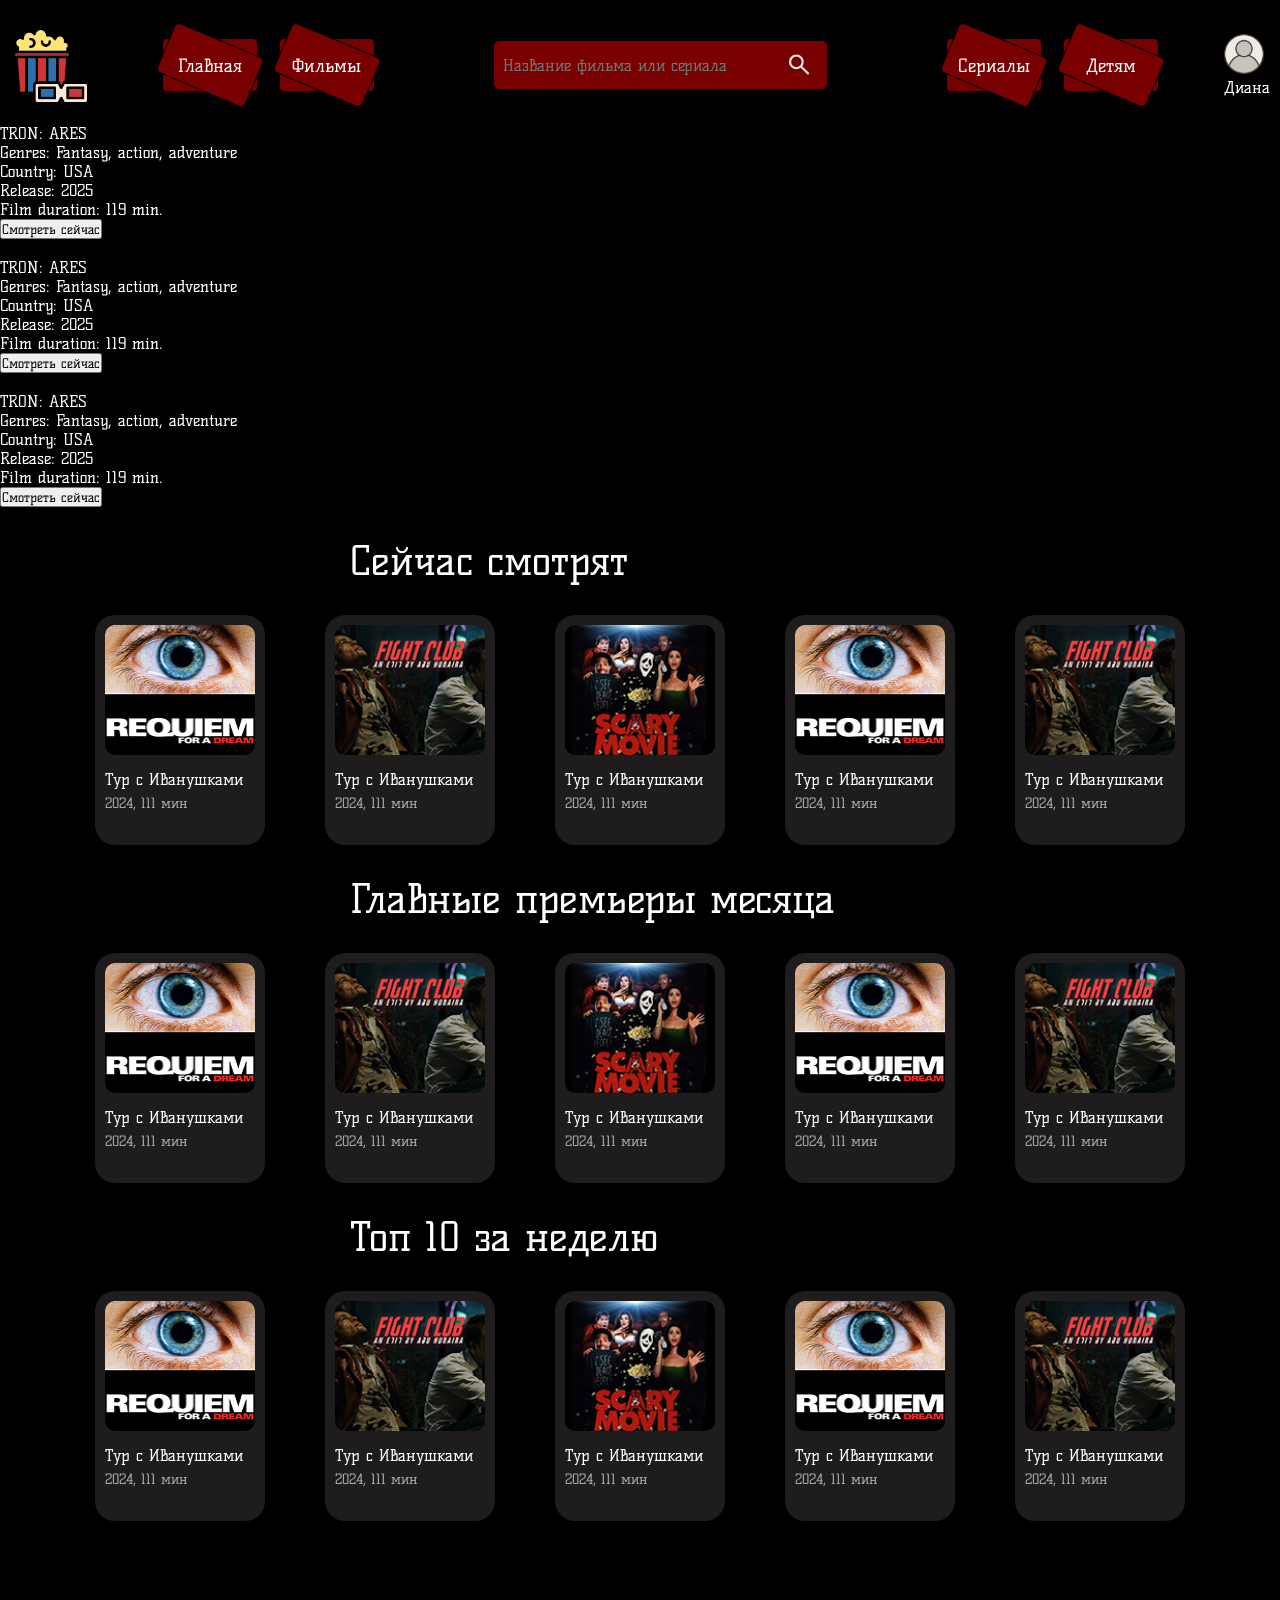
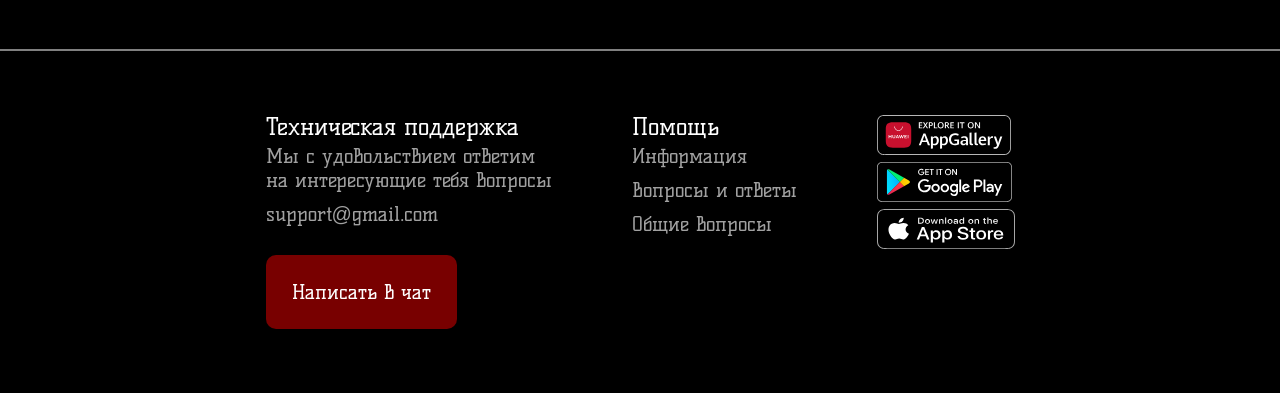
==== public/index.html @ 4711b246 "Footer ui is done" ====
<!DOCTYPE html>
<html lang="en">
<head>
    <meta charset="UTF-8">
    <meta name="viewport" content="width=device-width, initial-scale=1.0">
    <title>Cool Cinema Site</title>
    <link rel="stylesheet" href="../public/siteElements/cards/cards.css">
    <link rel="stylesheet" href="index.css">
</head>
<body>
    <header id="main-header">
              <div id="popCornLogo">
            <img src="./siteElements/header/headerImages/popCornImage.svg" alt="Попкорн">
       </div>
       <div id="main-header-control-panel">
            <div class="header-small-spacer"></div>
            <a href="#">
                <div class="main-header-category">
                    <div class="main-header-first-plate"></div>
                    <div class="main-header-second-plate"></div>
                    <p class="main-header-label">Главная</p>
                </div>
            </a>
            <a href="#">
                <div class="main-header-category">
                    <div class="main-header-first-plate"></div>
                    <div class="main-header-second-plate"></div>
                    <p class="main-header-label">Фильмы</p>
                </div>
            </a>
            <div class="header-spacer"></div>
            <div class="main-header-search-block">
                <input type="text" placeholder="Название фильма или сериала" class="main-header-search">
                <a href="#">
                    <img src="./siteElements/header/headerImages/loupeImage.svg" id="loupe-image" alt="Найти">
                </a>
            </div>
            <div class="header-spacer"></div>
            <a href="#">
                <div class="main-header-category">
                    <div class="main-header-first-plate"></div>
                    <div class="main-header-second-plate"></div>
                    <p class="main-header-label">Сериалы</p>
                </div>
            </a>
            <a href="#">
                <div class="main-header-category">
                    <div class="main-header-first-plate"></div>
                    <div class="main-header-second-plate"></div>
                    <p class="main-header-label">Детям</p>
                </div>
            </a>
            <div class="header-small-spacer"></div>
            <div class="main-header-user-block">
                    <a href="#">
                        <img src="./siteElements/header/headerImages/userIcon.svg" id="header-user-image" alt="Пользователь">
                    </a>
                    <p id="user-name">Диана</p>
            </div>
       </div>
    </header>
    <main>
        <section id="slider-section">
           <div class="slider">
             <div class="slider1">
                <img src="../public/siteElements/slider/1.png" alt=""> 
                <p class="title">TRON: ARES</p>
                <div class="decription">
                    <p><span>Genres: Fantasy, action, adventure</span></p>
                    <p><span>Country: USA</span></p>
                    <p><span>Release: 2025</span></p>
                    <p><span>Film duration: 119 min.</span></p>
                </div>
                <button class="WhatchNow">Смотреть сейчас</button>
             </div>
             <div class="slider2">
                <img class = "image" src="../public/siteElements/slider/1.png" alt="">  
                <p class="title">TRON: ARES</p>
                <div class="decription">
                    <p><span>Genres: Fantasy, action, adventure</span></p>
                    <p><span>Country: USA</span></p>
                    <p><span>Release: 2025</span></p>
                    <p><span>Film duration: 119 min.</span></p>
                </div>
                <button class="WhatchNow">Смотреть сейчас</button>
             </div>
             <div class="slider3">
                <img src="../public/siteElements/slider/1.png" alt="">  
                <p class="title">TRON: ARES</p>
                <div class="decription">
                    <p><span>Genres: Fantasy, action, adventure</span></p>
                    <p><span>Country: USA</span></p>
                    <p><span>Release: 2025</span></p>
                    <p><span>Film duration: 119 min.</span></p>
                </div>
                <button class="WhatchNow">Смотреть сейчас</button>
             </div>
           </div>
            <!-- Здесь будет слайдер -->
        </section>
        <section id="cards-section">
            <div class="WatchingNow">
                <p class="heading">Сейчас смотрят</p>
                <ul class="line">
                    <li class="cards">
                        <div id="one">
                            <img src="../public/siteElements/cards/img/image1.png" alt="">
                            <p class="name">Тур с Иванушками</p>
                            <p class="time">2024, 111 мин</p>
                        </div>
                    </li>
                    <li class="cards">
                        <div id="two">
                            <img src="../public/siteElements/cards/img/image2.png" alt="">
                            <p class="name">Тур с Иванушками</p>
                            <p class="time">2024, 111 мин</p>
                        </div>
                    </li>
                    <li class="cards"> 
                        <div id="three">
                            <img src="../public/siteElements/cards/img/image3.png" alt="">
                            <p class="name">Тур с Иванушками</p>
                            <p class="time">2024, 111 мин</p>
                        </div>
                    </li>
                    <li class="cards">
                        <div id="four">
                            <img src="../public/siteElements/cards/img/image1.png" alt="">
                            <p class="name">Тур с Иванушками</p>
                            <p class="time">2024, 111 мин</p>
                        </div>
                    </li>
                     <li class="cards">
                        <div id="five">
                            <img src="../public/siteElements/cards/img/image2.png" alt="">
                            <p class="name">Тур с Иванушками</p>
                            <p class="time">2024, 111 мин</p>
                        </div>
                    </li>
                </ul>
            </div>
            <div class="premiere">
                <p class="heading">Главные премьеры месяца</p>
                <ul class="line">
                    <li class="cards">
                        <div id="one">
                            <img src="../public/siteElements/cards/img/image1.png" alt="">
                            <p class="name">Тур с Иванушками</p>
                            <p class="time">2024, 111 мин</p>
                        </div>
                    </li>
                    <li class="cards">
                        <div id="two">
                            <img src="../public/siteElements/cards/img/image2.png" alt="">
                            <p class="name">Тур с Иванушками</p>
                            <p class="time">2024, 111 мин</p>
                        </div>
                    </li>
                    <li class="cards"> 
                        <div id="three">
                            <img src="../public/siteElements/cards/img/image3.png" alt="">
                            <p class="name">Тур с Иванушками</p>
                            <p class="time">2024, 111 мин</p>
                        </div>
                    </li>
                    <li class="cards">
                        <div id="four">
                            <img src="../public/siteElements/cards/img/image1.png" alt="">
                            <p class="name">Тур с Иванушками</p>
                            <p class="time">2024, 111 мин</p>
                        </div>
                    </li>
                     <li class="cards">
                        <div id="five">
                            <img src="../public/siteElements/cards/img/image2.png" alt="">
                            <p class="name">Тур с Иванушками</p>
                            <p class="time">2024, 111 мин</p>
                        </div>
                    </li>
                </ul>
            </div>
            <div class="top">
                <p class="heading">Топ 10 за неделю</p>
                <ul class="line">
                    <li class="cards">
                        <div id="one">
                            <img src="../public/siteElements/cards/img/image1.png" alt="">
                            <p class="name">Тур с Иванушками</p>
                            <p class="time">2024, 111 мин</p>
                        </div>
                    </li>
                    <li class="cards">
                        <div id="two">
                            <img src="../public/siteElements/cards/img/image2.png" alt="">
                            <p class="name">Тур с Иванушками</p>
                            <p class="time">2024, 111 мин</p>
                        </div>
                    </li>
                    <li class="cards"> 
                        <div id="three">
                            <img src="../public/siteElements/cards/img/image3.png" alt="">
                            <p class="name">Тур с Иванушками</p>
                            <p class="time">2024, 111 мин</p>
                        </div>
                    </li>
                    <li class="cards">
                        <div id="four">
                            <img src="../public/siteElements/cards/img/image1.png" alt="">
                            <p class="name">Тур с Иванушками</p>
                            <p class="time">2024, 111 мин</p>
                        </div>
                    </li>
                     <li class="cards">
                        <div id="five">
                            <img src="../public/siteElements/cards/img/image2.png" alt="">
                            <p class="name">Тур с Иванушками</p>
                            <p class="time">2024, 111 мин</p>
                        </div>
                    </li>
                </ul>
            </div>
        </section>
    </main>
    <footer id="main-footer">
        <div class="footer-spacer"></div>
        <hr color="gray">
       <div class="small-footer-spacer"></div>
       <div id="main-footer-container">
            <article id="main-footer-content">
                <div class="main-footer-support-block main-footer-info">
                    <p class="main-footer-block-title">Техническая поддержка</p>
                    <p class="main-footer-text-descritption">Мы с удовольствием ответим <br> на интересующие тебя вопросы</p>
                    <p class="main-footer-text-descritption">support@gmail.com</p>
                    <br>
                    <button id="main-footer-support-chat-button">Написать в чат</button>
                </div>
                <div class="main-footer-help-block main-footer-info">
                    <p class="main-footer-block-title">Помощь</p>
                    <p class="main-footer-text-descritption">Информация</p>
                    <p class="main-footer-text-descritption">Вопросы и ответы</p>
                    <p class="main-footer-text-descritption">Общие вопросы</p>
                </div>
                <div class="main-footer-download-block main-footer-info">
                    <img src="./siteElements/footer/images/appGalleryImage.svg" alt="">
                    <br>
                    <img src="./siteElements/footer/images/googlePlayImage.svg" alt="">
                    <br>
                    <img src="./siteElements/footer/images/appStoreImage.svg" alt="">
                </div>
            </article>
       </div>
       <div class="small-footer-spacer"></div>
    </footer>
</body>
</html>
---- public/siteElements/cards/cards.css ----
/* здесь будут подключаться css-стили из файлов и находиться общие стили для страницы */
@import url("./siteElements/header/header.css");
@import url("./siteElements/footer/footer.css");
@import url("./siteElements/cards/cards.css");
@import url("./siteElements/cards/card/card.css");
@import url("./siteElements/slider/slider.css");
@import url('https://fonts.googleapis.com/css2?family=Kelly+Slab&display=swap');

* {
  margin: 0;
  padding: 0;
  box-sizing: border-box;
  font-family: "Kelly Slab", sans-serif;
}
ul.one {
  list-style: none;
  color: white;
}
.line {
  list-style: none;
  padding: 0;
  margin: 0;
  justify-content: center;
  display: grid;
  grid-template-columns: repeat(5, auto); /* 5 колонок  всего в линии*/
  gap: 60px;
}

.cards {
  background-color: #272525C4;
  width: 170px;
  height: 230px;
  border-radius: 20px;
  display: flex;
  flex-direction: column;
  overflow: hidden; 
}
.cards p{
  padding-top: 1px;
  padding-left: 10px;
}
.cards .name {
  font-size: 16px;
  color: white;
  font-weight: 500;
  margin-bottom: 5px;
  white-space: nowrap; 
  overflow: hidden; 
  text-overflow: ellipsis; 
}

.cards .time {
  font-size: 14px;
  color: #FFFFFFA1;
}

.cards img {
  width: 100%;
  height: 150px; 
  object-fit: cover; 
  padding: 10px;
  border-radius: 20px;
}
.heading{
  font-size: 40px;
  margin-left: 350px;
  margin-bottom: 30px;
  margin-top: 30px;
}
---- public/index.css ----
@import url("./siteElements/header/header.css");
@import url("./siteElements/footer/footer.css");
@import url("./siteElements/cards/cards.css");
@import url("./siteElements/cards/card/card.css");
@import url("./siteElements/slider/slider.css");
@import url('https://fonts.googleapis.com/css2?family=Kelly+Slab&display=swap');
@import url("./siteElements/header/header.css");
@import url("./siteElements/footer/footer.css");
@import url("./siteElements/cards/cards.css");
@import url("./siteElements/cards/card/card.css");
@import url("./siteElements/slider/slider.css");


*{
  font-family: "Kelly Slab", sans-serif;

}body {
  background-color: black; /* фон всей страницы чёрный */
  color: white; /* белый цвет текста по умолчанию */
  margin: 0;
  min-height: 100vh;
}
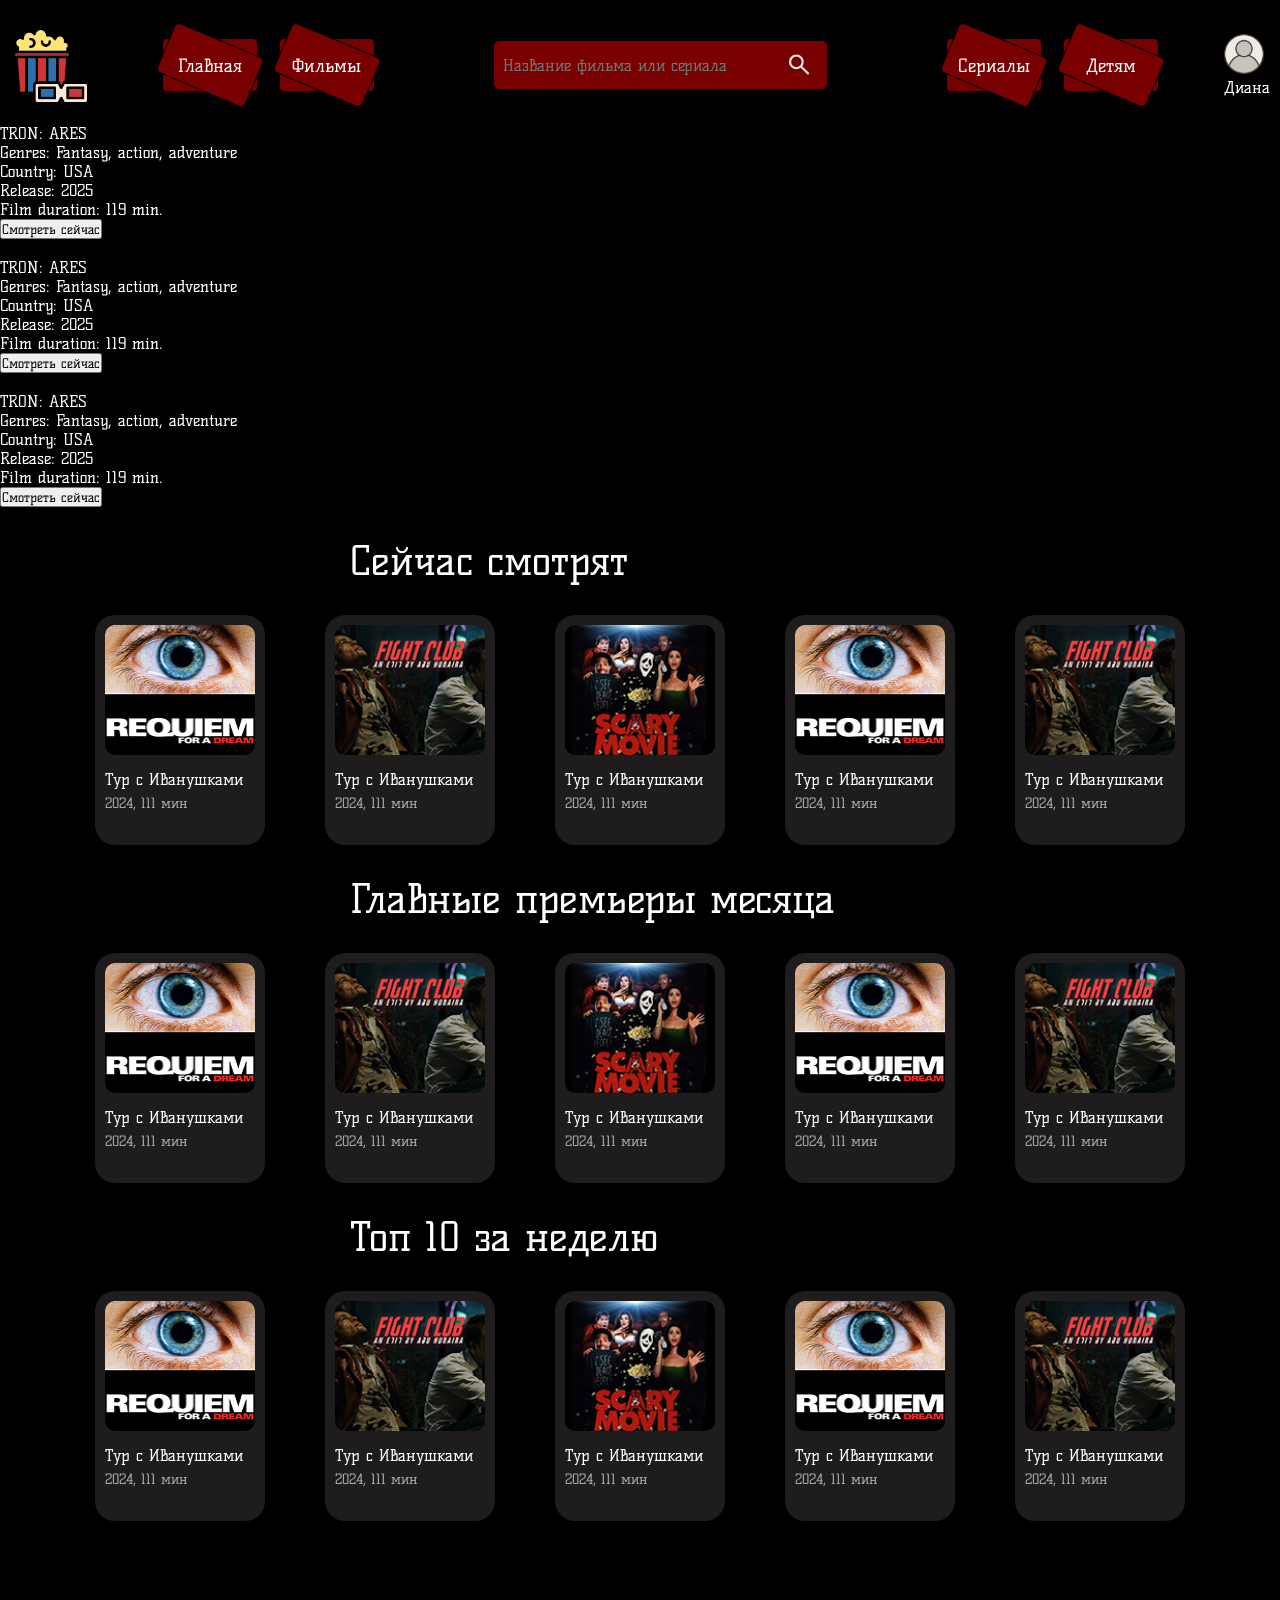
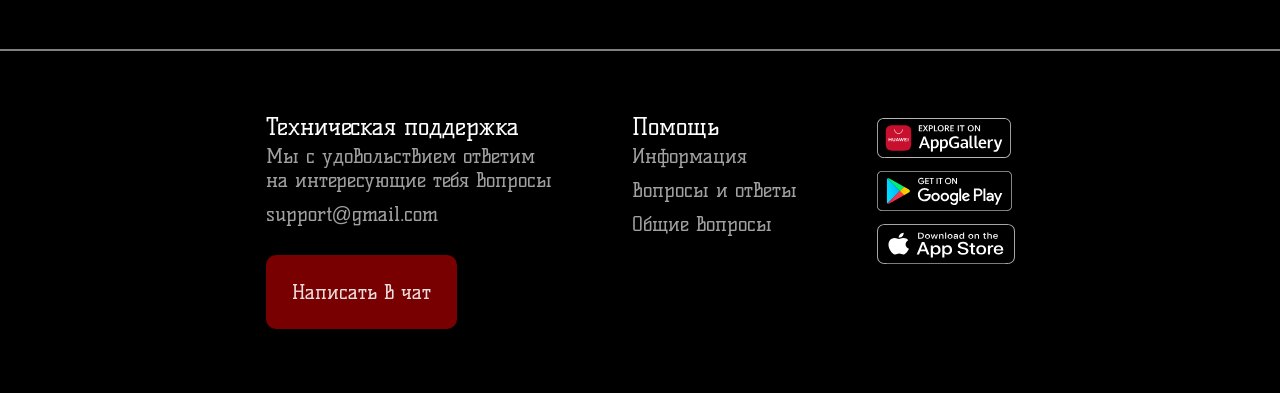
==== commit 7ccbea2d: "Added an interactive to char support button" ====
--- a/public/index.html
+++ b/public/index.html
@@ -241,11 +241,11 @@
                     <p class="main-footer-text-descritption">Общие вопросы</p>
                 </div>
                 <div class="main-footer-download-block main-footer-info">
-                    <img src="./siteElements/footer/images/appGalleryImage.svg" alt="">
+                    <img class="download-button" src="./siteElements/footer/images/appGalleryImage.svg" alt="">
                     <br>
-                    <img src="./siteElements/footer/images/googlePlayImage.svg" alt="">
+                    <img class="download-button" src="./siteElements/footer/images/googlePlayImage.svg" alt="">
                     <br>
-                    <img src="./siteElements/footer/images/appStoreImage.svg" alt="">
+                    <img class="download-button" src="./siteElements/footer/images/appStoreImage.svg" alt="">
                 </div>
             </article>
        </div>
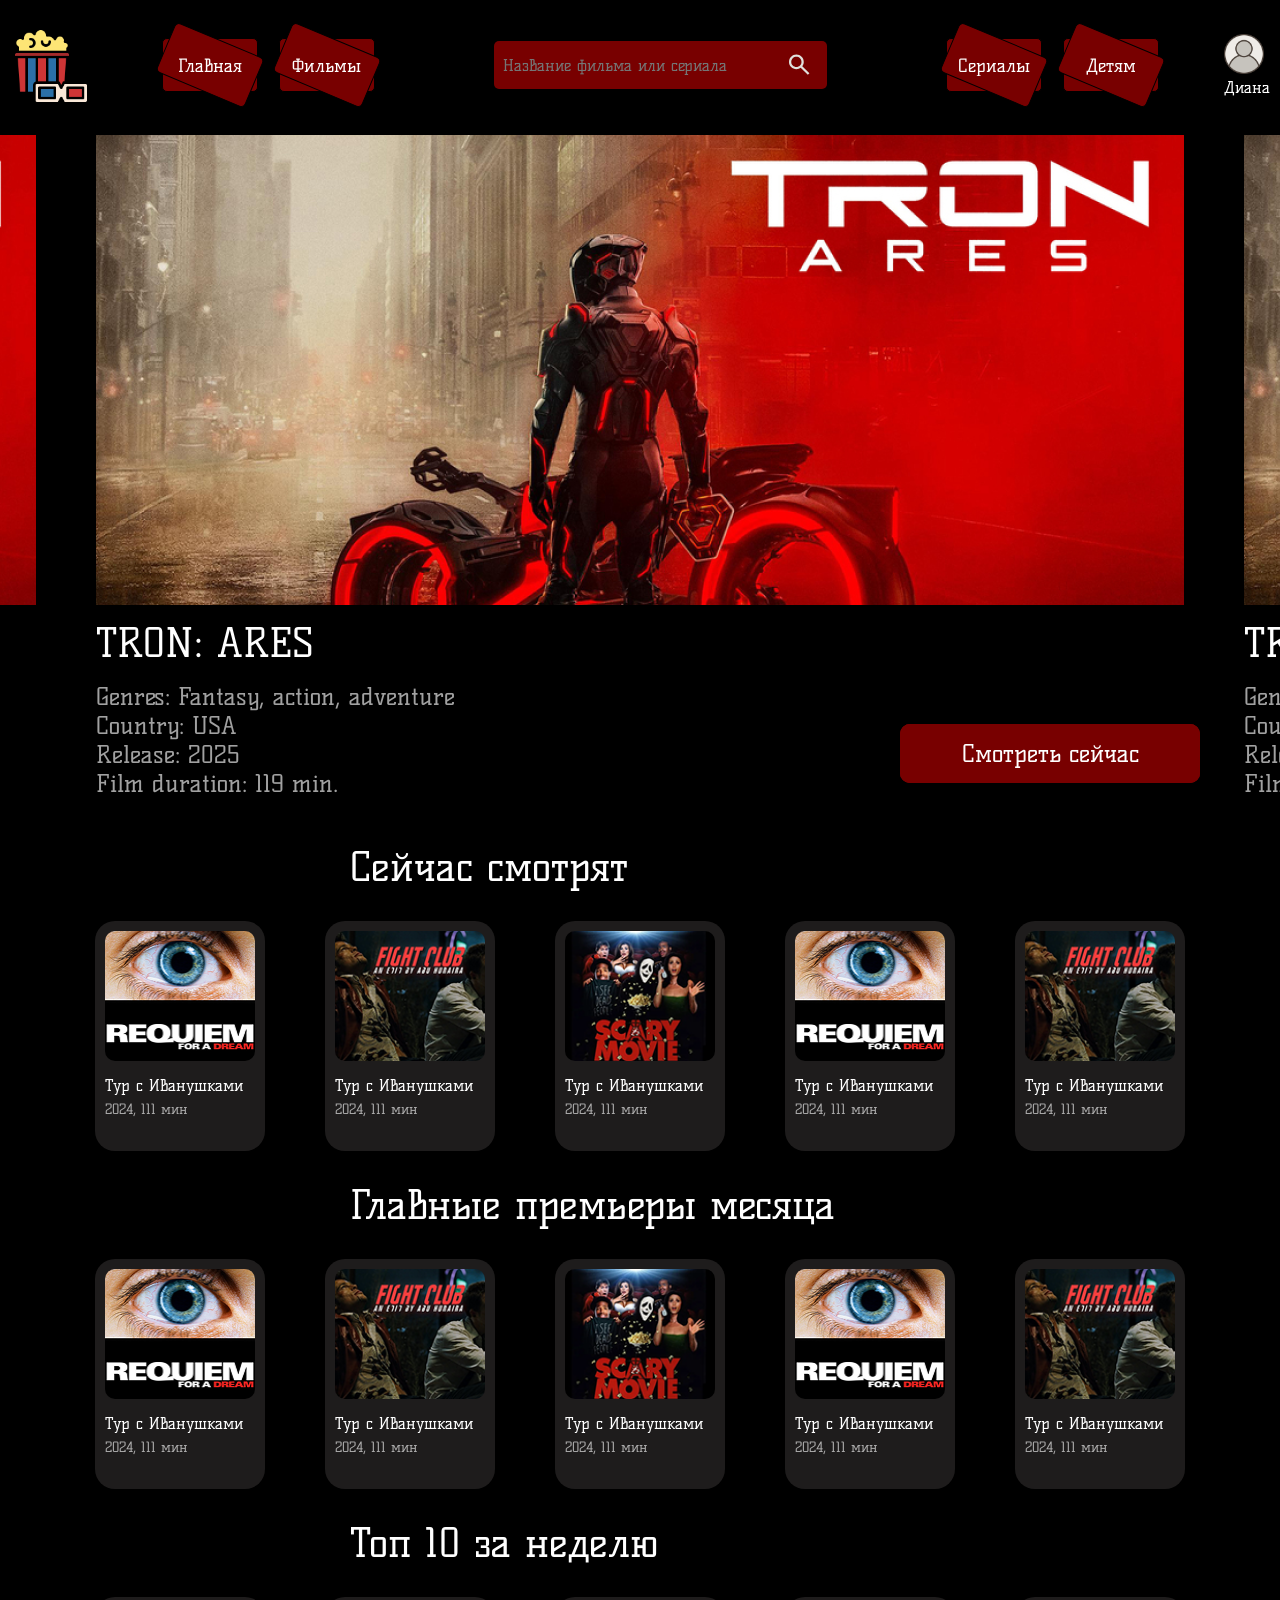
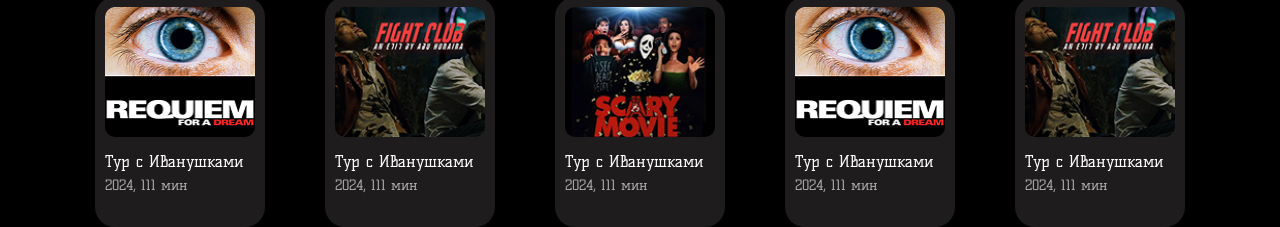
==== commit 83d9f974: "slider feature is complete" ====
--- a/public/index.html
+++ b/public/index.html
@@ -219,37 +219,11 @@
                     </li>
                 </ul>
             </div>
+            <!-- Здесь будут карточки -->
         </section>
     </main>
     <footer id="main-footer">
-        <div class="footer-spacer"></div>
-        <hr color="gray">
-       <div class="small-footer-spacer"></div>
-       <div id="main-footer-container">
-            <article id="main-footer-content">
-                <div class="main-footer-support-block main-footer-info">
-                    <p class="main-footer-block-title">Техническая поддержка</p>
-                    <p class="main-footer-text-descritption">Мы с удовольствием ответим <br> на интересующие тебя вопросы</p>
-                    <p class="main-footer-text-descritption">support@gmail.com</p>
-                    <br>
-                    <button id="main-footer-support-chat-button">Написать в чат</button>
-                </div>
-                <div class="main-footer-help-block main-footer-info">
-                    <p class="main-footer-block-title">Помощь</p>
-                    <p class="main-footer-text-descritption">Информация</p>
-                    <p class="main-footer-text-descritption">Вопросы и ответы</p>
-                    <p class="main-footer-text-descritption">Общие вопросы</p>
-                </div>
-                <div class="main-footer-download-block main-footer-info">
-                    <img class="download-button" src="./siteElements/footer/images/appGalleryImage.svg" alt="">
-                    <br>
-                    <img class="download-button" src="./siteElements/footer/images/googlePlayImage.svg" alt="">
-                    <br>
-                    <img class="download-button" src="./siteElements/footer/images/appStoreImage.svg" alt="">
-                </div>
-            </article>
-       </div>
-       <div class="small-footer-spacer"></div>
+        <!-- Здесь будет подвал сайта -->
     </footer>
 </body>
 </html>
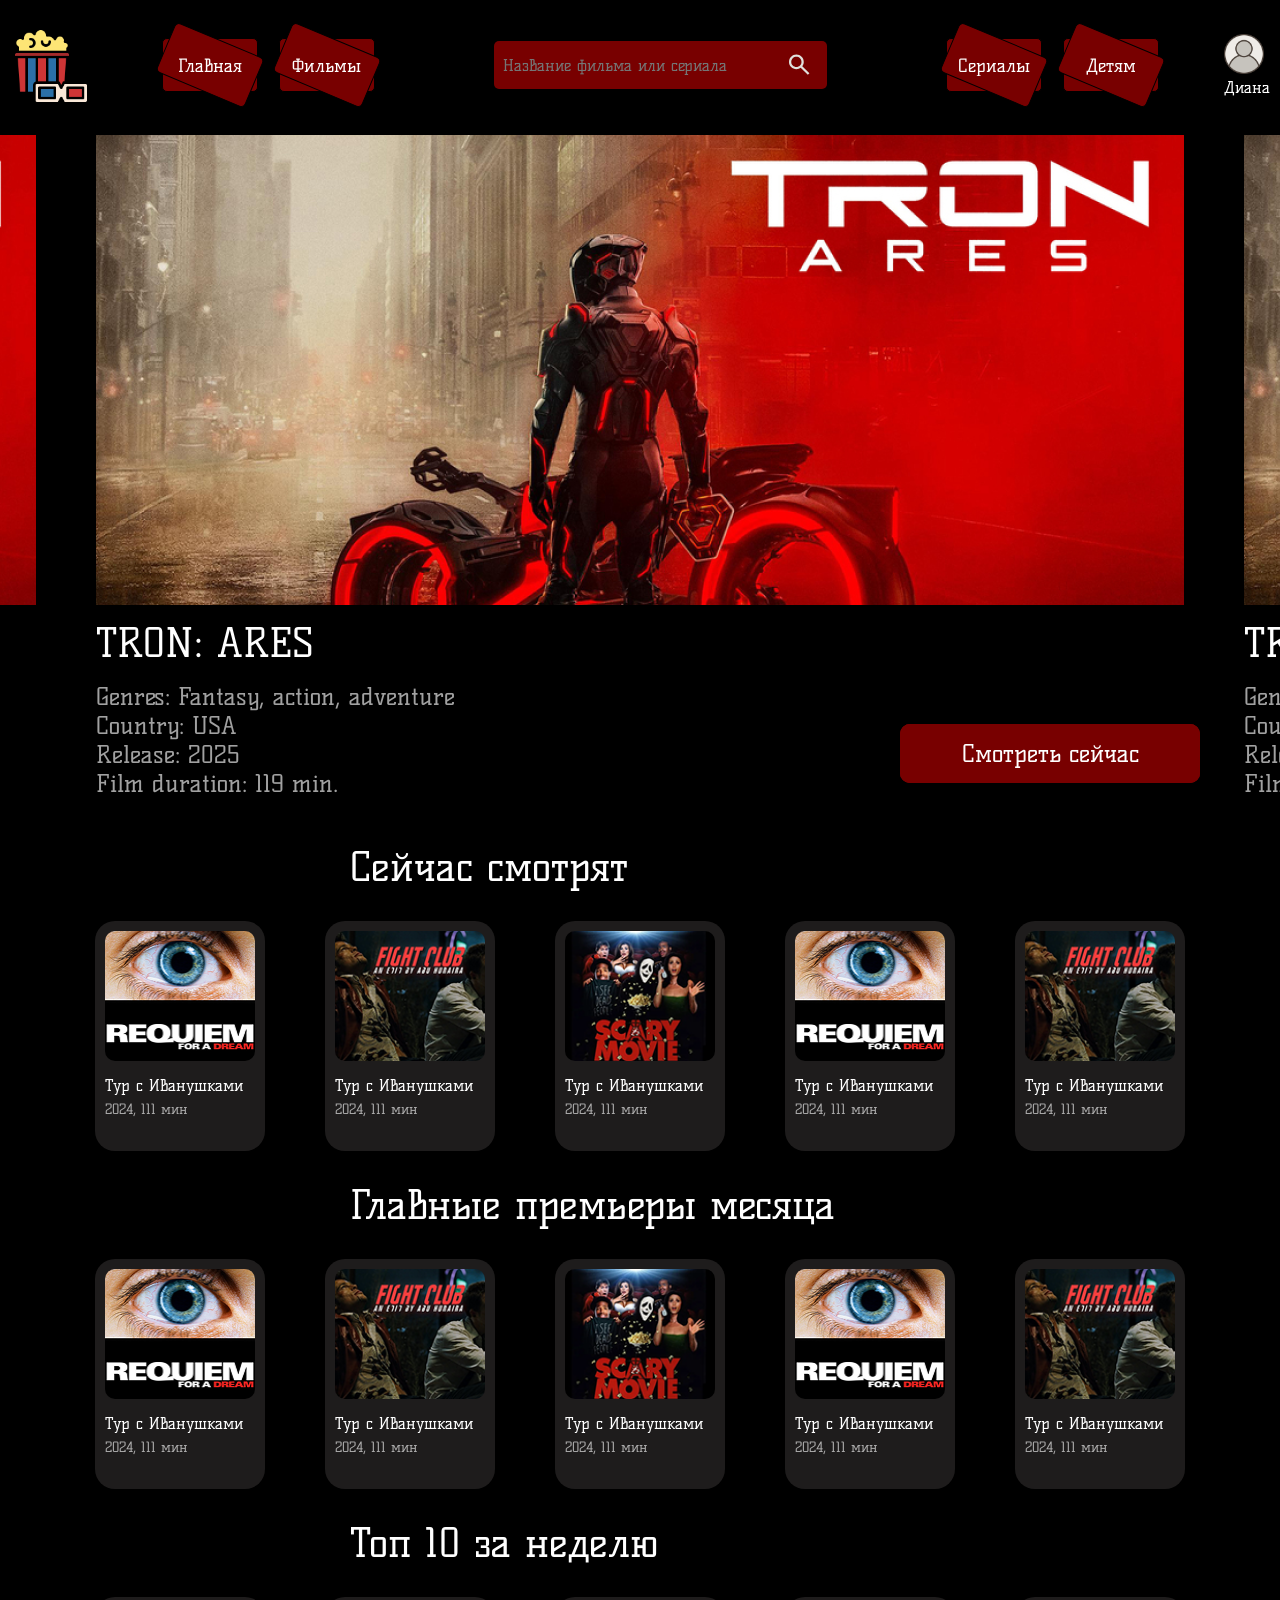
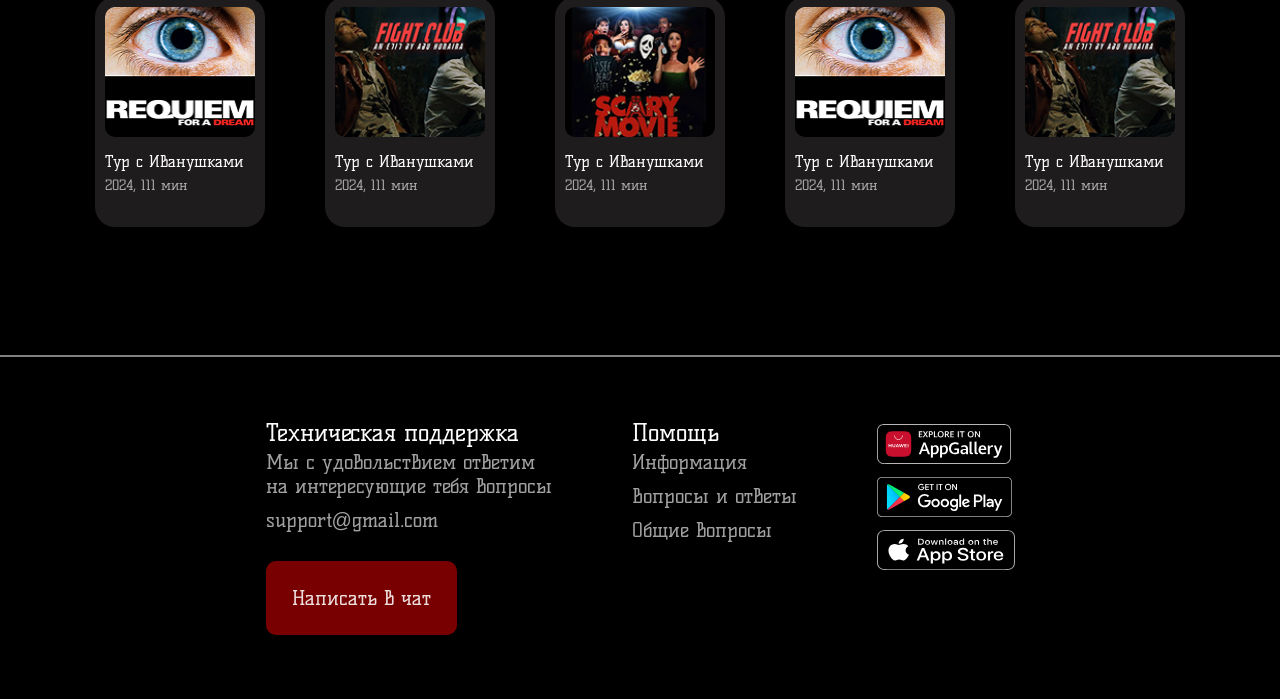
==== commit 01ad30f5: "Merge branch 'feature/footer' into dev" ====
--- a/public/index.html
+++ b/public/index.html
@@ -219,11 +219,37 @@
                     </li>
                 </ul>
             </div>
-            <!-- Здесь будут карточки -->
         </section>
     </main>
     <footer id="main-footer">
-        <!-- Здесь будет подвал сайта -->
+        <div class="footer-spacer"></div>
+        <hr color="gray">
+       <div class="small-footer-spacer"></div>
+       <div id="main-footer-container">
+            <article id="main-footer-content">
+                <div class="main-footer-support-block main-footer-info">
+                    <p class="main-footer-block-title">Техническая поддержка</p>
+                    <p class="main-footer-text-descritption">Мы с удовольствием ответим <br> на интересующие тебя вопросы</p>
+                    <p class="main-footer-text-descritption">support@gmail.com</p>
+                    <br>
+                    <button id="main-footer-support-chat-button">Написать в чат</button>
+                </div>
+                <div class="main-footer-help-block main-footer-info">
+                    <p class="main-footer-block-title">Помощь</p>
+                    <p class="main-footer-text-descritption">Информация</p>
+                    <p class="main-footer-text-descritption">Вопросы и ответы</p>
+                    <p class="main-footer-text-descritption">Общие вопросы</p>
+                </div>
+                <div class="main-footer-download-block main-footer-info">
+                    <img class="download-button" src="./siteElements/footer/images/appGalleryImage.svg" alt="">
+                    <br>
+                    <img class="download-button" src="./siteElements/footer/images/googlePlayImage.svg" alt="">
+                    <br>
+                    <img class="download-button" src="./siteElements/footer/images/appStoreImage.svg" alt="">
+                </div>
+            </article>
+       </div>
+       <div class="small-footer-spacer"></div>
     </footer>
 </body>
 </html>
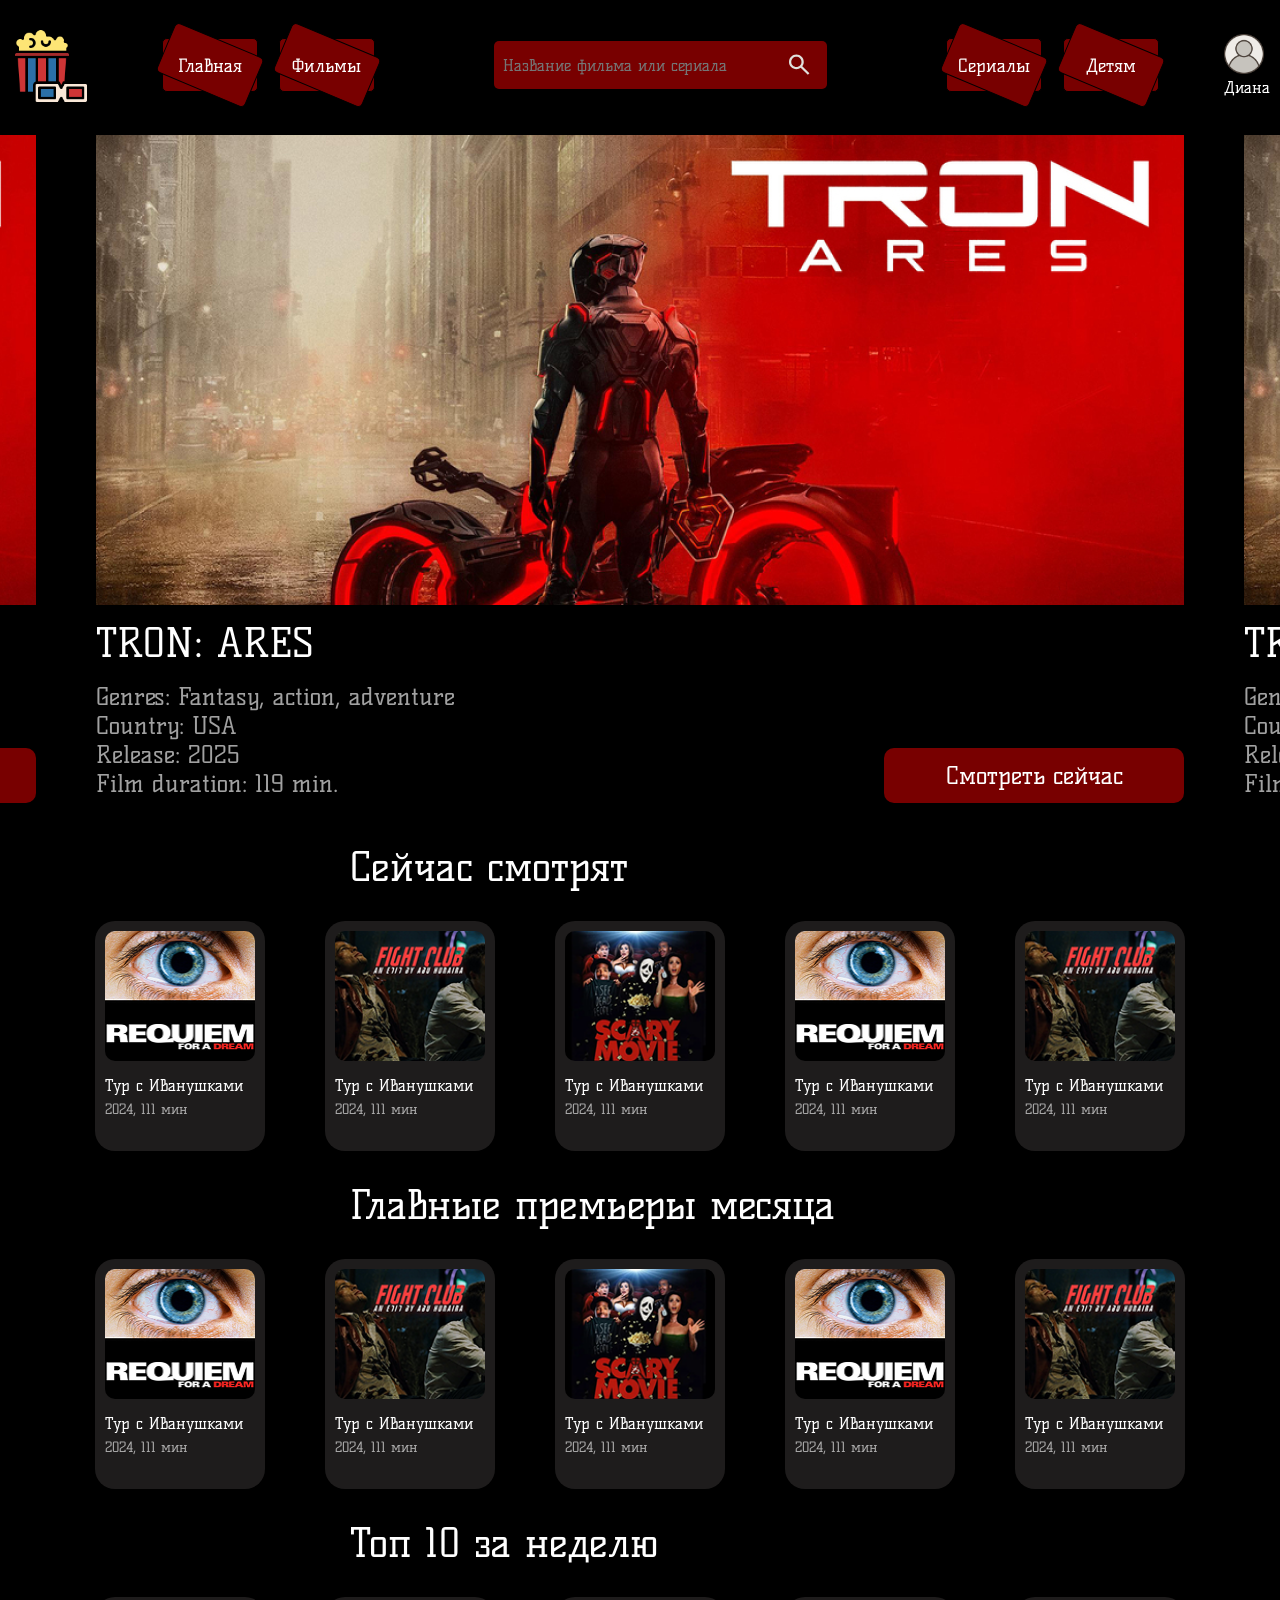
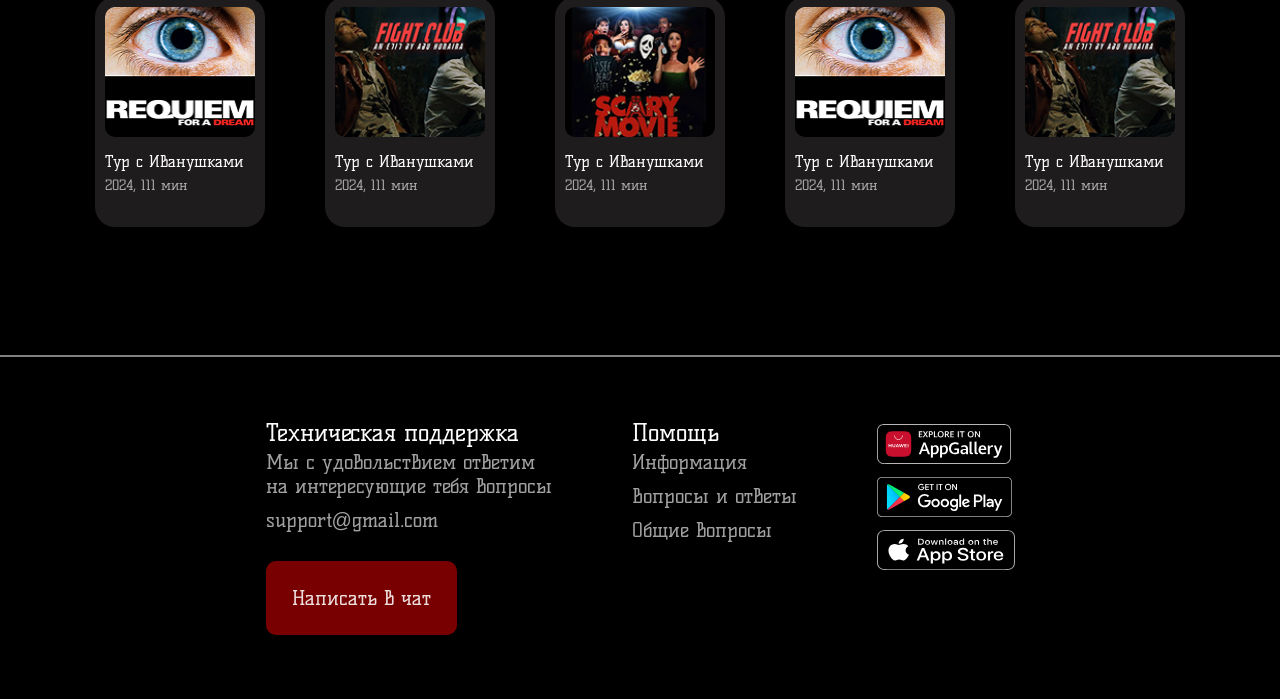
==== commit d44e7465: "Fixed button display behaviour" ====
--- a/public/index.html
+++ b/public/index.html
@@ -1,255 +1,298 @@
-<!DOCTYPE html>
+<!doctype html>
 <html lang="en">
-<head>
-    <meta charset="UTF-8">
-    <meta name="viewport" content="width=device-width, initial-scale=1.0">
+  <head>
+    <meta charset="UTF-8" />
+    <meta name="viewport" content="width=device-width, initial-scale=1.0" />
     <title>Cool Cinema Site</title>
-    <link rel="stylesheet" href="../public/siteElements/cards/cards.css">
-    <link rel="stylesheet" href="index.css">
-</head>
-<body>
+    <link rel="stylesheet" href="../public/siteElements/cards/cards.css" />
+    <link rel="stylesheet" href="index.css" />
+  </head>
+  <body>
     <header id="main-header">
-              <div id="popCornLogo">
-            <img src="./siteElements/header/headerImages/popCornImage.svg" alt="Попкорн">
-       </div>
-       <div id="main-header-control-panel">
-            <div class="header-small-spacer"></div>
-            <a href="#">
-                <div class="main-header-category">
-                    <div class="main-header-first-plate"></div>
-                    <div class="main-header-second-plate"></div>
-                    <p class="main-header-label">Главная</p>
-                </div>
-            </a>
-            <a href="#">
-                <div class="main-header-category">
-                    <div class="main-header-first-plate"></div>
-                    <div class="main-header-second-plate"></div>
-                    <p class="main-header-label">Фильмы</p>
-                </div>
-            </a>
-            <div class="header-spacer"></div>
-            <div class="main-header-search-block">
-                <input type="text" placeholder="Название фильма или сериала" class="main-header-search">
-                <a href="#">
-                    <img src="./siteElements/header/headerImages/loupeImage.svg" id="loupe-image" alt="Найти">
-                </a>
-            </div>
-            <div class="header-spacer"></div>
-            <a href="#">
-                <div class="main-header-category">
-                    <div class="main-header-first-plate"></div>
-                    <div class="main-header-second-plate"></div>
-                    <p class="main-header-label">Сериалы</p>
-                </div>
-            </a>
-            <a href="#">
-                <div class="main-header-category">
-                    <div class="main-header-first-plate"></div>
-                    <div class="main-header-second-plate"></div>
-                    <p class="main-header-label">Детям</p>
-                </div>
-            </a>
-            <div class="header-small-spacer"></div>
-            <div class="main-header-user-block">
-                    <a href="#">
-                        <img src="./siteElements/header/headerImages/userIcon.svg" id="header-user-image" alt="Пользователь">
-                    </a>
-                    <p id="user-name">Диана</p>
-            </div>
-       </div>
+      <div id="popCornLogo">
+        <img
+          src="./siteElements/header/headerImages/popCornImage.svg"
+          alt="Попкорн"
+        />
+      </div>
+      <div id="main-header-control-panel">
+        <div class="header-small-spacer"></div>
+        <a href="#">
+          <div class="main-header-category">
+            <div class="main-header-first-plate"></div>
+            <div class="main-header-second-plate"></div>
+            <p class="main-header-label">Главная</p>
+          </div>
+        </a>
+        <a href="#">
+          <div class="main-header-category">
+            <div class="main-header-first-plate"></div>
+            <div class="main-header-second-plate"></div>
+            <p class="main-header-label">Фильмы</p>
+          </div>
+        </a>
+        <div class="header-spacer"></div>
+        <div class="main-header-search-block">
+          <input
+            type="text"
+            placeholder="Название фильма или сериала"
+            class="main-header-search"
+          />
+          <a href="#">
+            <img
+              src="./siteElements/header/headerImages/loupeImage.svg"
+              id="loupe-image"
+              alt="Найти"
+            />
+          </a>
+        </div>
+        <div class="header-spacer"></div>
+        <a href="#">
+          <div class="main-header-category">
+            <div class="main-header-first-plate"></div>
+            <div class="main-header-second-plate"></div>
+            <p class="main-header-label">Сериалы</p>
+          </div>
+        </a>
+        <a href="#">
+          <div class="main-header-category">
+            <div class="main-header-first-plate"></div>
+            <div class="main-header-second-plate"></div>
+            <p class="main-header-label">Детям</p>
+          </div>
+        </a>
+        <div class="header-small-spacer"></div>
+        <div class="main-header-user-block">
+          <a href="#">
+            <img
+              src="./siteElements/header/headerImages/userIcon.svg"
+              id="header-user-image"
+              alt="Пользователь"
+            />
+          </a>
+          <p id="user-name">Диана</p>
+        </div>
+      </div>
     </header>
     <main>
-        <section id="slider-section">
-           <div class="slider">
-             <div class="slider1">
-                <img src="../public/siteElements/slider/1.png" alt=""> 
-                <p class="title">TRON: ARES</p>
-                <div class="decription">
-                    <p><span>Genres: Fantasy, action, adventure</span></p>
-                    <p><span>Country: USA</span></p>
-                    <p><span>Release: 2025</span></p>
-                    <p><span>Film duration: 119 min.</span></p>
-                </div>
-                <button class="WhatchNow">Смотреть сейчас</button>
-             </div>
-             <div class="slider2">
-                <img class = "image" src="../public/siteElements/slider/1.png" alt="">  
-                <p class="title">TRON: ARES</p>
-                <div class="decription">
-                    <p><span>Genres: Fantasy, action, adventure</span></p>
-                    <p><span>Country: USA</span></p>
-                    <p><span>Release: 2025</span></p>
-                    <p><span>Film duration: 119 min.</span></p>
-                </div>
-                <button class="WhatchNow">Смотреть сейчас</button>
-             </div>
-             <div class="slider3">
-                <img src="../public/siteElements/slider/1.png" alt="">  
-                <p class="title">TRON: ARES</p>
-                <div class="decription">
-                    <p><span>Genres: Fantasy, action, adventure</span></p>
-                    <p><span>Country: USA</span></p>
-                    <p><span>Release: 2025</span></p>
-                    <p><span>Film duration: 119 min.</span></p>
-                </div>
-                <button class="WhatchNow">Смотреть сейчас</button>
-             </div>
-           </div>
-            <!-- Здесь будет слайдер -->
-        </section>
-        <section id="cards-section">
-            <div class="WatchingNow">
-                <p class="heading">Сейчас смотрят</p>
-                <ul class="line">
-                    <li class="cards">
-                        <div id="one">
-                            <img src="../public/siteElements/cards/img/image1.png" alt="">
-                            <p class="name">Тур с Иванушками</p>
-                            <p class="time">2024, 111 мин</p>
-                        </div>
-                    </li>
-                    <li class="cards">
-                        <div id="two">
-                            <img src="../public/siteElements/cards/img/image2.png" alt="">
-                            <p class="name">Тур с Иванушками</p>
-                            <p class="time">2024, 111 мин</p>
-                        </div>
-                    </li>
-                    <li class="cards"> 
-                        <div id="three">
-                            <img src="../public/siteElements/cards/img/image3.png" alt="">
-                            <p class="name">Тур с Иванушками</p>
-                            <p class="time">2024, 111 мин</p>
-                        </div>
-                    </li>
-                    <li class="cards">
-                        <div id="four">
-                            <img src="../public/siteElements/cards/img/image1.png" alt="">
-                            <p class="name">Тур с Иванушками</p>
-                            <p class="time">2024, 111 мин</p>
-                        </div>
-                    </li>
-                     <li class="cards">
-                        <div id="five">
-                            <img src="../public/siteElements/cards/img/image2.png" alt="">
-                            <p class="name">Тур с Иванушками</p>
-                            <p class="time">2024, 111 мин</p>
-                        </div>
-                    </li>
-                </ul>
+      <section id="slider-section">
+        <div class="slider">
+          <div class="slider1">
+            <img src="../public/siteElements/slider/1.png" alt="" />
+            <p class="title">TRON: ARES</p>
+            <div class="slider-content">
+              <div class="decription">
+                <p><span>Genres: Fantasy, action, adventure</span></p>
+                <p><span>Country: USA</span></p>
+                <p><span>Release: 2025</span></p>
+                <p><span>Film duration: 119 min.</span></p>
+              </div>
+              <div class="slider-spacer"></div>
+              <button class="WhatchNow">Смотреть сейчас</button>
             </div>
-            <div class="premiere">
-                <p class="heading">Главные премьеры месяца</p>
-                <ul class="line">
-                    <li class="cards">
-                        <div id="one">
-                            <img src="../public/siteElements/cards/img/image1.png" alt="">
-                            <p class="name">Тур с Иванушками</p>
-                            <p class="time">2024, 111 мин</p>
-                        </div>
-                    </li>
-                    <li class="cards">
-                        <div id="two">
-                            <img src="../public/siteElements/cards/img/image2.png" alt="">
-                            <p class="name">Тур с Иванушками</p>
-                            <p class="time">2024, 111 мин</p>
-                        </div>
-                    </li>
-                    <li class="cards"> 
-                        <div id="three">
-                            <img src="../public/siteElements/cards/img/image3.png" alt="">
-                            <p class="name">Тур с Иванушками</p>
-                            <p class="time">2024, 111 мин</p>
-                        </div>
-                    </li>
-                    <li class="cards">
-                        <div id="four">
-                            <img src="../public/siteElements/cards/img/image1.png" alt="">
-                            <p class="name">Тур с Иванушками</p>
-                            <p class="time">2024, 111 мин</p>
-                        </div>
-                    </li>
-                     <li class="cards">
-                        <div id="five">
-                            <img src="../public/siteElements/cards/img/image2.png" alt="">
-                            <p class="name">Тур с Иванушками</p>
-                            <p class="time">2024, 111 мин</p>
-                        </div>
-                    </li>
-                </ul>
+          </div>
+          <div class="slider2">
+            <img
+              class="image"
+              src="../public/siteElements/slider/1.png"
+              alt=""
+            />
+            <p class="title">TRON: ARES</p>
+            <div class="slider-content">
+              <div class="decription">
+                <p><span>Genres: Fantasy, action, adventure</span></p>
+                <p><span>Country: USA</span></p>
+                <p><span>Release: 2025</span></p>
+                <p><span>Film duration: 119 min.</span></p>
+              </div>
+              <div class="slider-spacer"></div>
+              <button class="WhatchNow">Смотреть сейчас</button>
             </div>
-            <div class="top">
-                <p class="heading">Топ 10 за неделю</p>
-                <ul class="line">
-                    <li class="cards">
-                        <div id="one">
-                            <img src="../public/siteElements/cards/img/image1.png" alt="">
-                            <p class="name">Тур с Иванушками</p>
-                            <p class="time">2024, 111 мин</p>
-                        </div>
-                    </li>
-                    <li class="cards">
-                        <div id="two">
-                            <img src="../public/siteElements/cards/img/image2.png" alt="">
-                            <p class="name">Тур с Иванушками</p>
-                            <p class="time">2024, 111 мин</p>
-                        </div>
-                    </li>
-                    <li class="cards"> 
-                        <div id="three">
-                            <img src="../public/siteElements/cards/img/image3.png" alt="">
-                            <p class="name">Тур с Иванушками</p>
-                            <p class="time">2024, 111 мин</p>
-                        </div>
-                    </li>
-                    <li class="cards">
-                        <div id="four">
-                            <img src="../public/siteElements/cards/img/image1.png" alt="">
-                            <p class="name">Тур с Иванушками</p>
-                            <p class="time">2024, 111 мин</p>
-                        </div>
-                    </li>
-                     <li class="cards">
-                        <div id="five">
-                            <img src="../public/siteElements/cards/img/image2.png" alt="">
-                            <p class="name">Тур с Иванушками</p>
-                            <p class="time">2024, 111 мин</p>
-                        </div>
-                    </li>
-                </ul>
+          </div>
+          <div class="slider3">
+            <img src="../public/siteElements/slider/1.png" alt="" />
+            <p class="title">TRON: ARES</p>
+            <div class="slider-content">
+              <div class="decription">
+                <p><span>Genres: Fantasy, action, adventure</span></p>
+                <p><span>Country: USA</span></p>
+                <p><span>Release: 2025</span></p>
+                <p><span>Film duration: 119 min.</span></p>
+              </div>
+              <div class="slider-spacer"></div>
+              <button class="WhatchNow">Смотреть сейчас</button>
             </div>
-        </section>
+          </div>
+        </div>
+        <!-- Здесь будет слайдер -->
+      </section>
+      <section id="cards-section">
+        <div class="WatchingNow">
+          <p class="heading">Сейчас смотрят</p>
+          <ul class="line">
+            <li class="cards">
+              <div id="one">
+                <img src="../public/siteElements/cards/img/image1.png" alt="" />
+                <p class="name">Тур с Иванушками</p>
+                <p class="time">2024, 111 мин</p>
+              </div>
+            </li>
+            <li class="cards">
+              <div id="two">
+                <img src="../public/siteElements/cards/img/image2.png" alt="" />
+                <p class="name">Тур с Иванушками</p>
+                <p class="time">2024, 111 мин</p>
+              </div>
+            </li>
+            <li class="cards">
+              <div id="three">
+                <img src="../public/siteElements/cards/img/image3.png" alt="" />
+                <p class="name">Тур с Иванушками</p>
+                <p class="time">2024, 111 мин</p>
+              </div>
+            </li>
+            <li class="cards">
+              <div id="four">
+                <img src="../public/siteElements/cards/img/image1.png" alt="" />
+                <p class="name">Тур с Иванушками</p>
+                <p class="time">2024, 111 мин</p>
+              </div>
+            </li>
+            <li class="cards">
+              <div id="five">
+                <img src="../public/siteElements/cards/img/image2.png" alt="" />
+                <p class="name">Тур с Иванушками</p>
+                <p class="time">2024, 111 мин</p>
+              </div>
+            </li>
+          </ul>
+        </div>
+        <div class="premiere">
+          <p class="heading">Главные премьеры месяца</p>
+          <ul class="line">
+            <li class="cards">
+              <div id="one">
+                <img src="../public/siteElements/cards/img/image1.png" alt="" />
+                <p class="name">Тур с Иванушками</p>
+                <p class="time">2024, 111 мин</p>
+              </div>
+            </li>
+            <li class="cards">
+              <div id="two">
+                <img src="../public/siteElements/cards/img/image2.png" alt="" />
+                <p class="name">Тур с Иванушками</p>
+                <p class="time">2024, 111 мин</p>
+              </div>
+            </li>
+            <li class="cards">
+              <div id="three">
+                <img src="../public/siteElements/cards/img/image3.png" alt="" />
+                <p class="name">Тур с Иванушками</p>
+                <p class="time">2024, 111 мин</p>
+              </div>
+            </li>
+            <li class="cards">
+              <div id="four">
+                <img src="../public/siteElements/cards/img/image1.png" alt="" />
+                <p class="name">Тур с Иванушками</p>
+                <p class="time">2024, 111 мин</p>
+              </div>
+            </li>
+            <li class="cards">
+              <div id="five">
+                <img src="../public/siteElements/cards/img/image2.png" alt="" />
+                <p class="name">Тур с Иванушками</p>
+                <p class="time">2024, 111 мин</p>
+              </div>
+            </li>
+          </ul>
+        </div>
+        <div class="top">
+          <p class="heading">Топ 10 за неделю</p>
+          <ul class="line">
+            <li class="cards">
+              <div id="one">
+                <img src="../public/siteElements/cards/img/image1.png" alt="" />
+                <p class="name">Тур с Иванушками</p>
+                <p class="time">2024, 111 мин</p>
+              </div>
+            </li>
+            <li class="cards">
+              <div id="two">
+                <img src="../public/siteElements/cards/img/image2.png" alt="" />
+                <p class="name">Тур с Иванушками</p>
+                <p class="time">2024, 111 мин</p>
+              </div>
+            </li>
+            <li class="cards">
+              <div id="three">
+                <img src="../public/siteElements/cards/img/image3.png" alt="" />
+                <p class="name">Тур с Иванушками</p>
+                <p class="time">2024, 111 мин</p>
+              </div>
+            </li>
+            <li class="cards">
+              <div id="four">
+                <img src="../public/siteElements/cards/img/image1.png" alt="" />
+                <p class="name">Тур с Иванушками</p>
+                <p class="time">2024, 111 мин</p>
+              </div>
+            </li>
+            <li class="cards">
+              <div id="five">
+                <img src="../public/siteElements/cards/img/image2.png" alt="" />
+                <p class="name">Тур с Иванушками</p>
+                <p class="time">2024, 111 мин</p>
+              </div>
+            </li>
+          </ul>
+        </div>
+      </section>
     </main>
     <footer id="main-footer">
-        <div class="footer-spacer"></div>
-        <hr color="gray">
-       <div class="small-footer-spacer"></div>
-       <div id="main-footer-container">
-            <article id="main-footer-content">
-                <div class="main-footer-support-block main-footer-info">
-                    <p class="main-footer-block-title">Техническая поддержка</p>
-                    <p class="main-footer-text-descritption">Мы с удовольствием ответим <br> на интересующие тебя вопросы</p>
-                    <p class="main-footer-text-descritption">support@gmail.com</p>
-                    <br>
-                    <button id="main-footer-support-chat-button">Написать в чат</button>
-                </div>
-                <div class="main-footer-help-block main-footer-info">
-                    <p class="main-footer-block-title">Помощь</p>
-                    <p class="main-footer-text-descritption">Информация</p>
-                    <p class="main-footer-text-descritption">Вопросы и ответы</p>
-                    <p class="main-footer-text-descritption">Общие вопросы</p>
-                </div>
-                <div class="main-footer-download-block main-footer-info">
-                    <img class="download-button" src="./siteElements/footer/images/appGalleryImage.svg" alt="">
-                    <br>
-                    <img class="download-button" src="./siteElements/footer/images/googlePlayImage.svg" alt="">
-                    <br>
-                    <img class="download-button" src="./siteElements/footer/images/appStoreImage.svg" alt="">
-                </div>
-            </article>
-       </div>
-       <div class="small-footer-spacer"></div>
+      <div class="footer-spacer"></div>
+      <hr color="gray" />
+      <div class="small-footer-spacer"></div>
+      <div id="main-footer-container">
+        <article id="main-footer-content">
+          <div class="main-footer-support-block main-footer-info">
+            <p class="main-footer-block-title">Техническая поддержка</p>
+            <p class="main-footer-text-descritption">
+              Мы с удовольствием ответим <br />
+              на интересующие тебя вопросы
+            </p>
+            <p class="main-footer-text-descritption">support@gmail.com</p>
+            <br />
+            <button id="main-footer-support-chat-button">Написать в чат</button>
+          </div>
+          <div class="main-footer-help-block main-footer-info">
+            <p class="main-footer-block-title">Помощь</p>
+            <p class="main-footer-text-descritption">Информация</p>
+            <p class="main-footer-text-descritption">Вопросы и ответы</p>
+            <p class="main-footer-text-descritption">Общие вопросы</p>
+          </div>
+          <div class="main-footer-download-block main-footer-info">
+            <img
+              class="download-button"
+              src="./siteElements/footer/images/appGalleryImage.svg"
+              alt=""
+            />
+            <br />
+            <img
+              class="download-button"
+              src="./siteElements/footer/images/googlePlayImage.svg"
+              alt=""
+            />
+            <br />
+            <img
+              class="download-button"
+              src="./siteElements/footer/images/appStoreImage.svg"
+              alt=""
+            />
+          </div>
+        </article>
+      </div>
+      <div class="small-footer-spacer"></div>
     </footer>
-</body>
-</html>+  </body>
+</html>
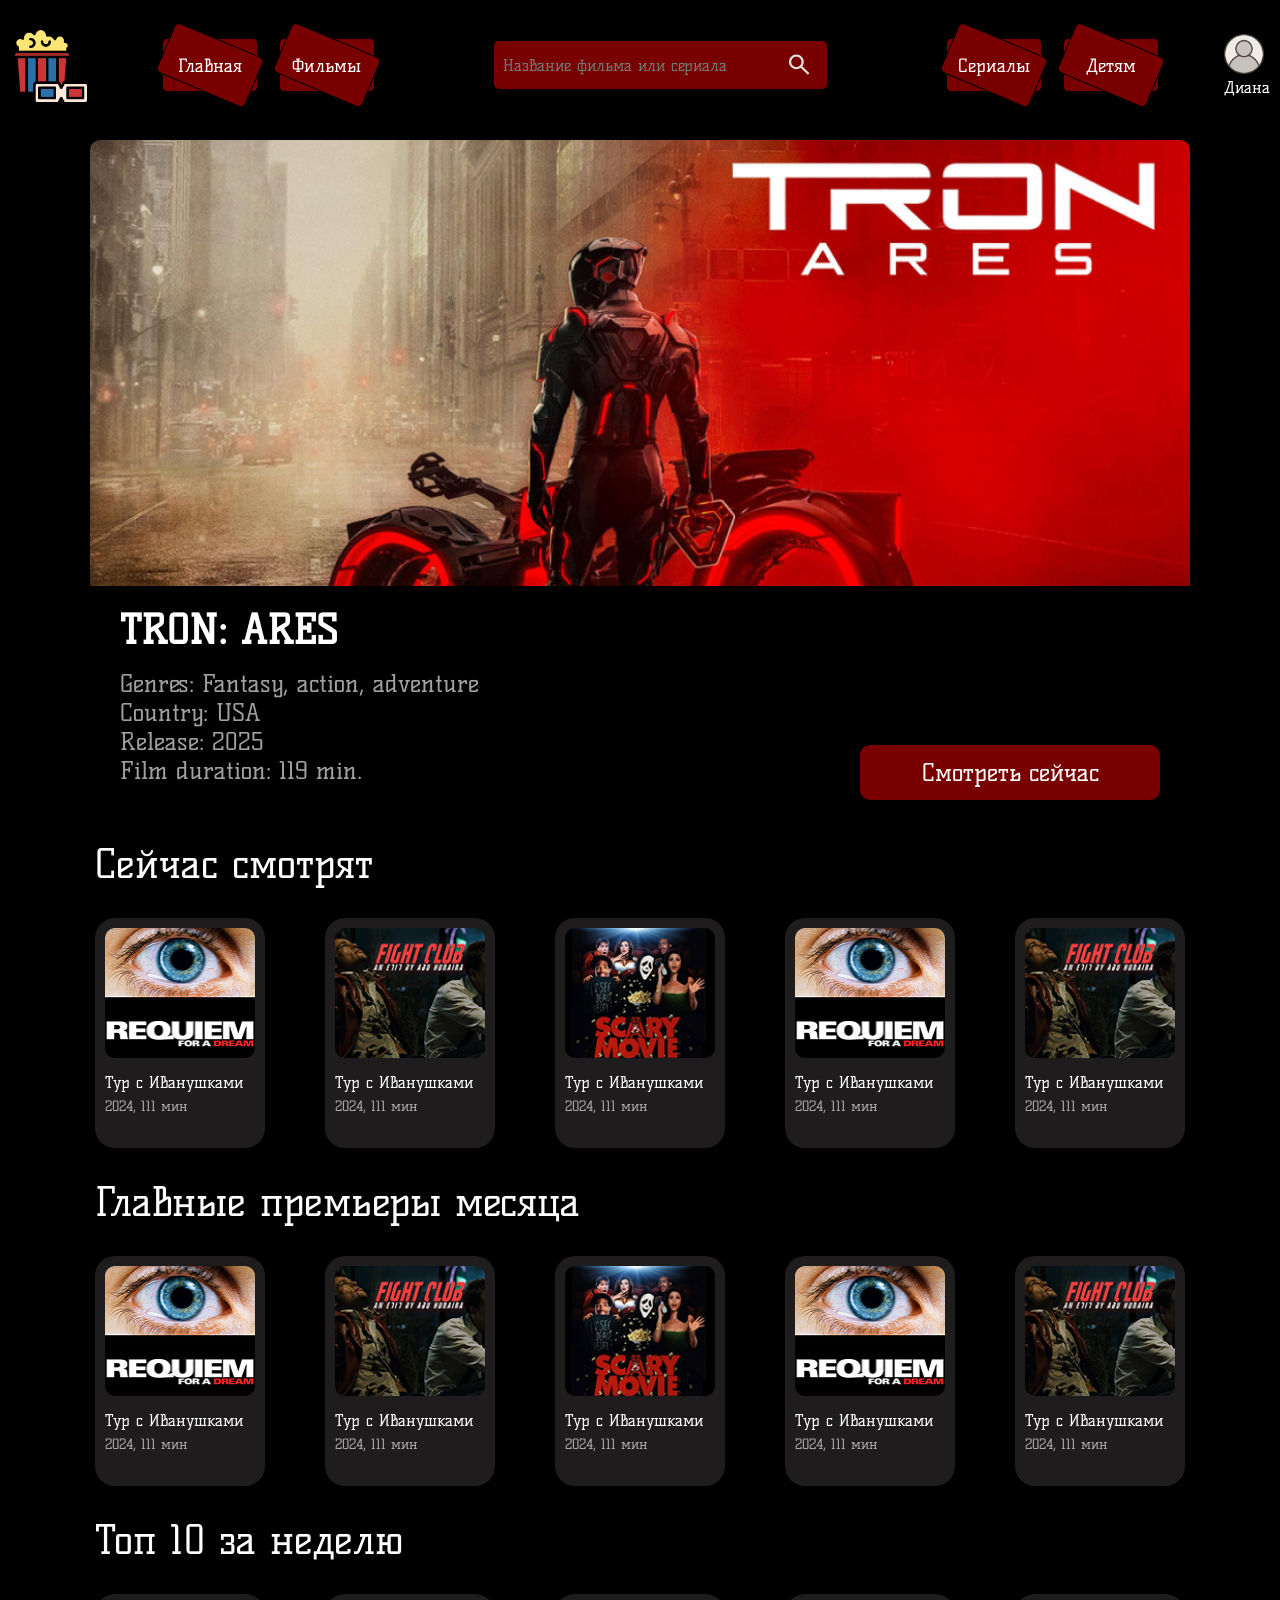
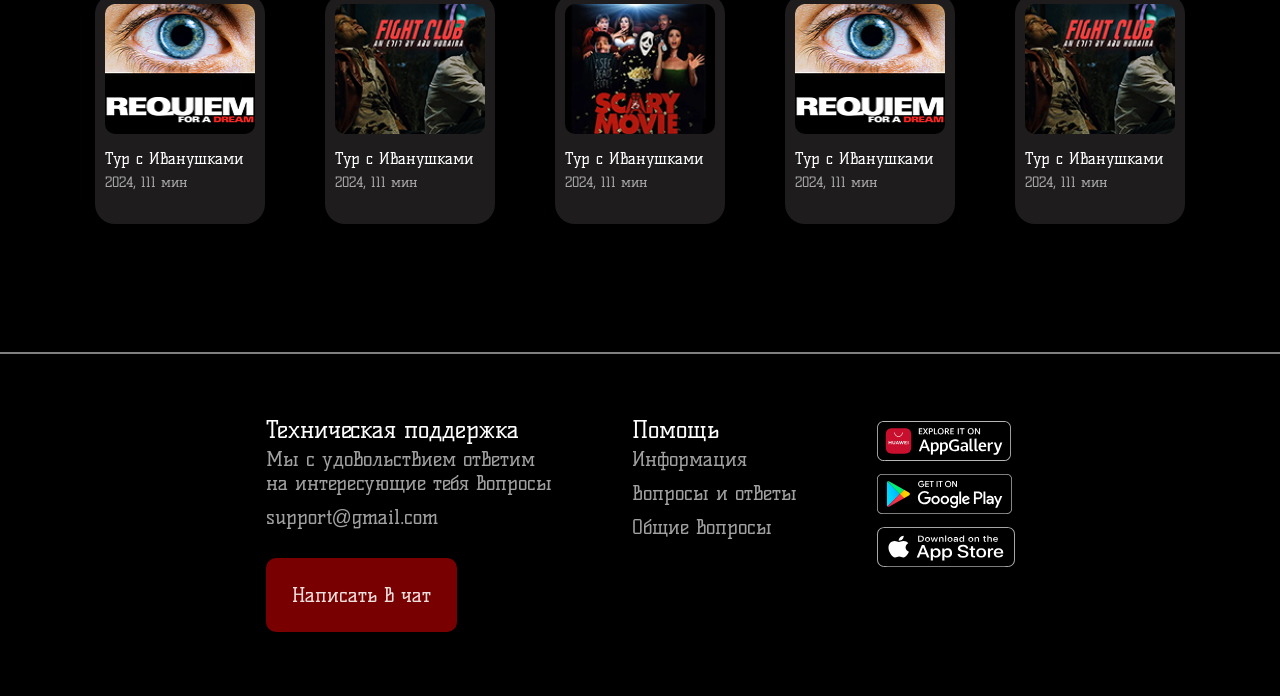
==== commit 4e6fb2a4: "Added slider" ====
--- a/public/index.html
+++ b/public/index.html
@@ -6,6 +6,12 @@
     <title>Cool Cinema Site</title>
     <link rel="stylesheet" href="../public/siteElements/cards/cards.css" />
     <link rel="stylesheet" href="index.css" />
+    <link
+      rel="stylesheet"
+      href="https://cdn.jsdelivr.net/npm/swiper/swiper-bundle.min.css"
+    />
+    <script src="https://cdn.jsdelivr.net/npm/swiper/swiper-bundle.min.js"></script>
+    <script src="../public/siteElements/slider/slider.js" defer></script>
   </head>
   <body>
     <header id="main-header">
@@ -76,55 +82,82 @@
     </header>
     <main>
       <section id="slider-section">
-        <div class="slider">
-          <div class="slider1">
-            <img src="../public/siteElements/slider/1.png" alt="" />
-            <p class="title">TRON: ARES</p>
-            <div class="slider-content">
-              <div class="decription">
-                <p><span>Genres: Fantasy, action, adventure</span></p>
-                <p><span>Country: USA</span></p>
-                <p><span>Release: 2025</span></p>
-                <p><span>Film duration: 119 min.</span></p>
-              </div>
-              <div class="slider-spacer"></div>
-              <button class="WhatchNow">Смотреть сейчас</button>
+        <div class="swiper slider">
+          <div class="swiper-wrapper">
+            <div class="swiper-slide">
+              <div class="slider1">
+                <div class="image-container">
+                  <img
+                    src="../public/siteElements/slider/1.png"
+                    alt=""
+                    class="image"
+                  />
+                </div>
+                <div class="slider-content">
+                  <div class="text-slider-content">
+                    <p class="title">TRON: ARES</p>
+                    <div class="decription">
+                      <p><span>Genres: Fantasy, action, adventure</span></p>
+                      <p><span>Country: USA</span></p>
+                      <p><span>Release: 2025</span></p>
+                      <p><span>Film duration: 119 min.</span></p>
+                    </div>
+                  </div>
+                  <div class="slider-spacer"></div>
+                  <button class="WhatchNow">Смотреть сейчас</button>
+                </div>
+              </div>
             </div>
-          </div>
-          <div class="slider2">
-            <img
-              class="image"
-              src="../public/siteElements/slider/1.png"
-              alt=""
-            />
-            <p class="title">TRON: ARES</p>
-            <div class="slider-content">
-              <div class="decription">
-                <p><span>Genres: Fantasy, action, adventure</span></p>
-                <p><span>Country: USA</span></p>
-                <p><span>Release: 2025</span></p>
-                <p><span>Film duration: 119 min.</span></p>
-              </div>
-              <div class="slider-spacer"></div>
-              <button class="WhatchNow">Смотреть сейчас</button>
+            <div class="swiper-slide">
+              <div class="slider1">
+                <div class="image-container">
+                  <img
+                    src="../public/siteElements/slider/1.png"
+                    alt=""
+                    class="image"
+                  />
+                </div>
+                <div class="slider-content">
+                  <div class="text-slider-content">
+                    <p class="title">TRON: ARES</p>
+                    <div class="decription">
+                      <p><span>Genres: Fantasy, action, adventure</span></p>
+                      <p><span>Country: USA</span></p>
+                      <p><span>Release: 2025</span></p>
+                      <p><span>Film duration: 119 min.</span></p>
+                    </div>
+                  </div>
+                  <div class="slider-spacer"></div>
+                  <button class="WhatchNow">Смотреть сейчас</button>
+                </div>
+              </div>
             </div>
-          </div>
-          <div class="slider3">
-            <img src="../public/siteElements/slider/1.png" alt="" />
-            <p class="title">TRON: ARES</p>
-            <div class="slider-content">
-              <div class="decription">
-                <p><span>Genres: Fantasy, action, adventure</span></p>
-                <p><span>Country: USA</span></p>
-                <p><span>Release: 2025</span></p>
-                <p><span>Film duration: 119 min.</span></p>
-              </div>
-              <div class="slider-spacer"></div>
-              <button class="WhatchNow">Смотреть сейчас</button>
+            <div class="swiper-slide">
+              <div class="slider1">
+                <div class="image-container">
+                  <img
+                    src="../public/siteElements/slider/1.png"
+                    alt=""
+                    class="image"
+                  />
+                </div>
+                <div class="slider-content">
+                  <div class="text-slider-content">
+                    <p class="title">TRON: ARES</p>
+                    <div class="decription">
+                      <p><span>Genres: Fantasy, action, adventure</span></p>
+                      <p><span>Country: USA</span></p>
+                      <p><span>Release: 2025</span></p>
+                      <p><span>Film duration: 119 min.</span></p>
+                    </div>
+                  </div>
+                  <div class="slider-spacer"></div>
+                  <button class="WhatchNow">Смотреть сейчас</button>
+                </div>
+              </div>
             </div>
           </div>
         </div>
-        <!-- Здесь будет слайдер -->
       </section>
       <section id="cards-section">
         <div class="WatchingNow">
--- a/public/siteElements/cards/cards.css
+++ b/public/siteElements/cards/cards.css
@@ -4,7 +4,7 @@
 @import url("./siteElements/cards/cards.css");
 @import url("./siteElements/cards/card/card.css");
 @import url("./siteElements/slider/slider.css");
-@import url('https://fonts.googleapis.com/css2?family=Kelly+Slab&display=swap');
+@import url("https://fonts.googleapis.com/css2?family=Kelly+Slab&display=swap");
 
 * {
   margin: 0;
@@ -27,15 +27,15 @@
 }
 
 .cards {
-  background-color: #272525C4;
+  background-color: #272525c4;
   width: 170px;
   height: 230px;
   border-radius: 20px;
   display: flex;
   flex-direction: column;
-  overflow: hidden; 
+  overflow: hidden;
 }
-.cards p{
+.cards p {
   padding-top: 1px;
   padding-left: 10px;
 }
@@ -44,26 +44,34 @@
   color: white;
   font-weight: 500;
   margin-bottom: 5px;
-  white-space: nowrap; 
-  overflow: hidden; 
-  text-overflow: ellipsis; 
+  white-space: nowrap;
+  overflow: hidden;
+  text-overflow: ellipsis;
 }
 
 .cards .time {
   font-size: 14px;
-  color: #FFFFFFA1;
+  color: #ffffffa1;
 }
 
 .cards img {
   width: 100%;
-  height: 150px; 
-  object-fit: cover; 
+  height: 150px;
+  object-fit: cover;
   padding: 10px;
   border-radius: 20px;
 }
-.heading{
+.heading {
   font-size: 40px;
-  margin-left: 350px;
+  align-self: center;
+  /*=== margin-left: 350px;
+  */
   margin-bottom: 30px;
   margin-top: 30px;
 }
+
+#cards-section {
+  display: flex;
+  flex-direction: column;
+  align-items: center;
+}
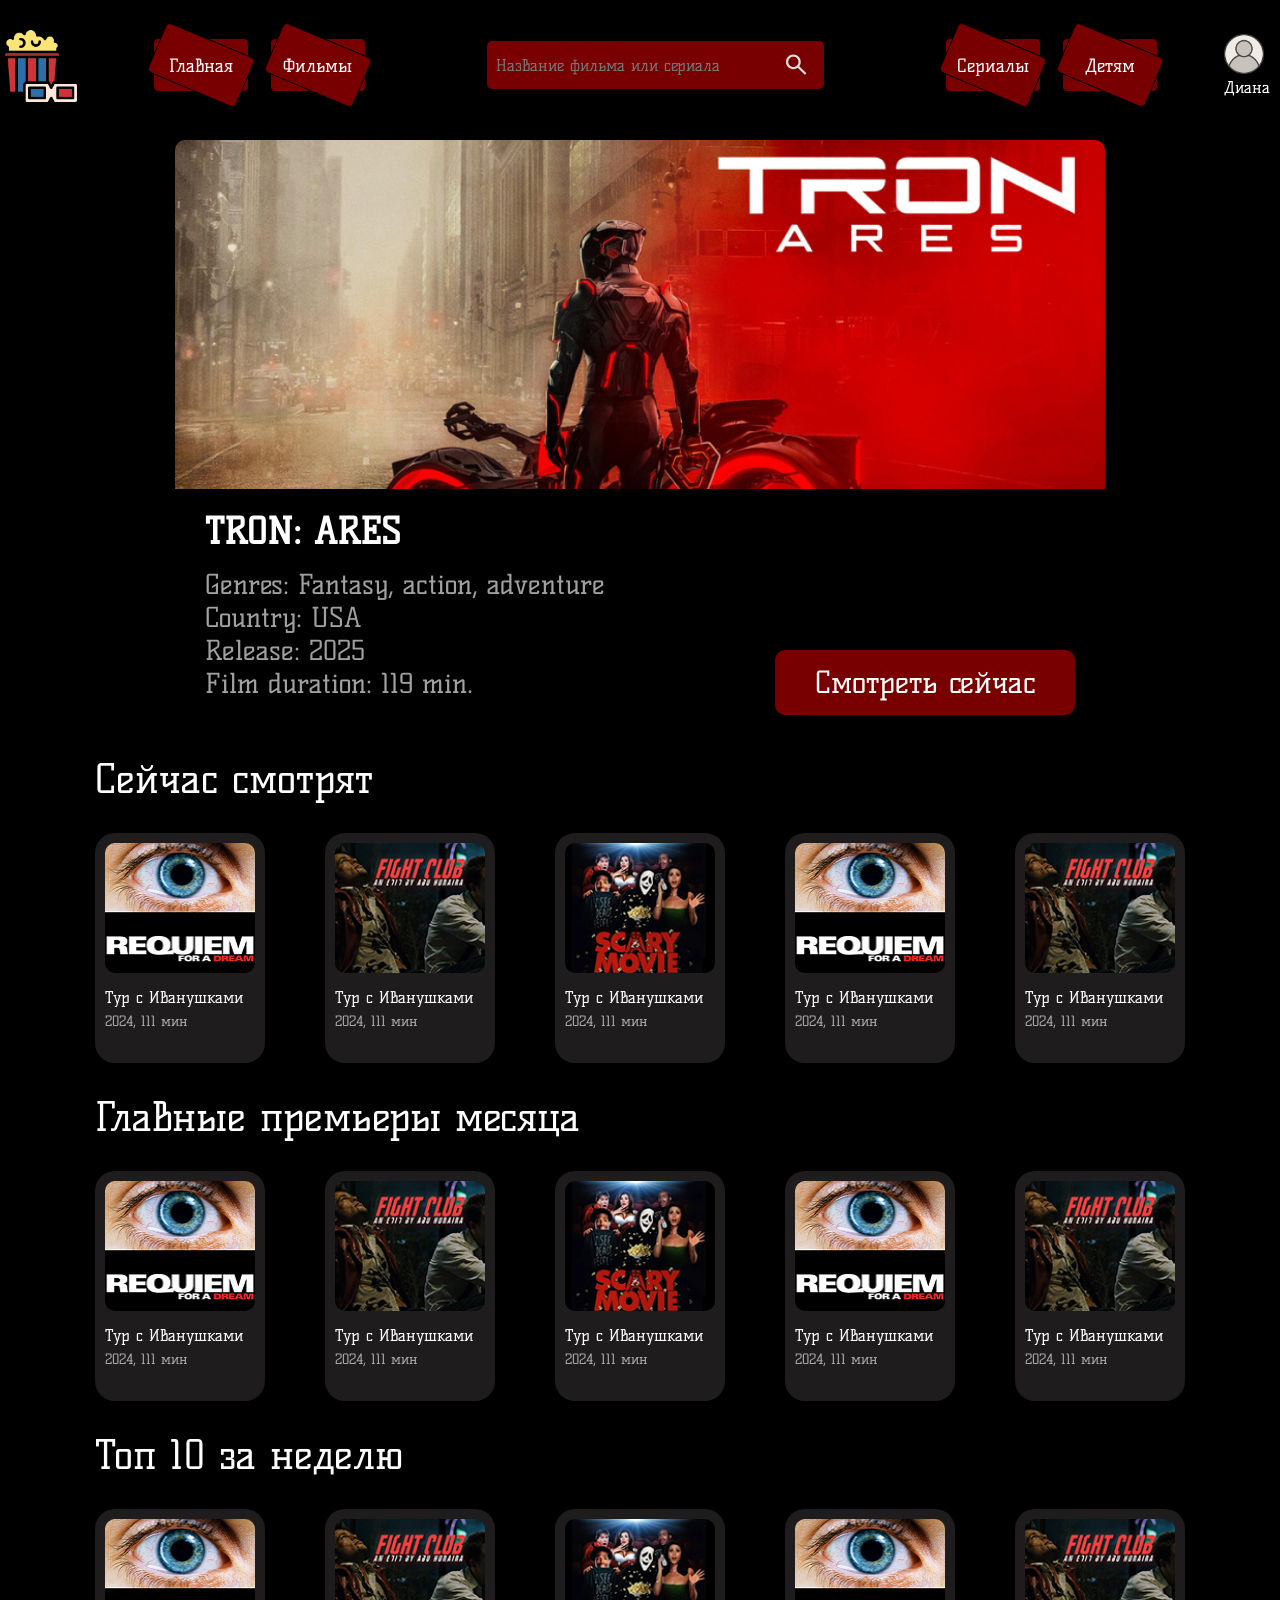
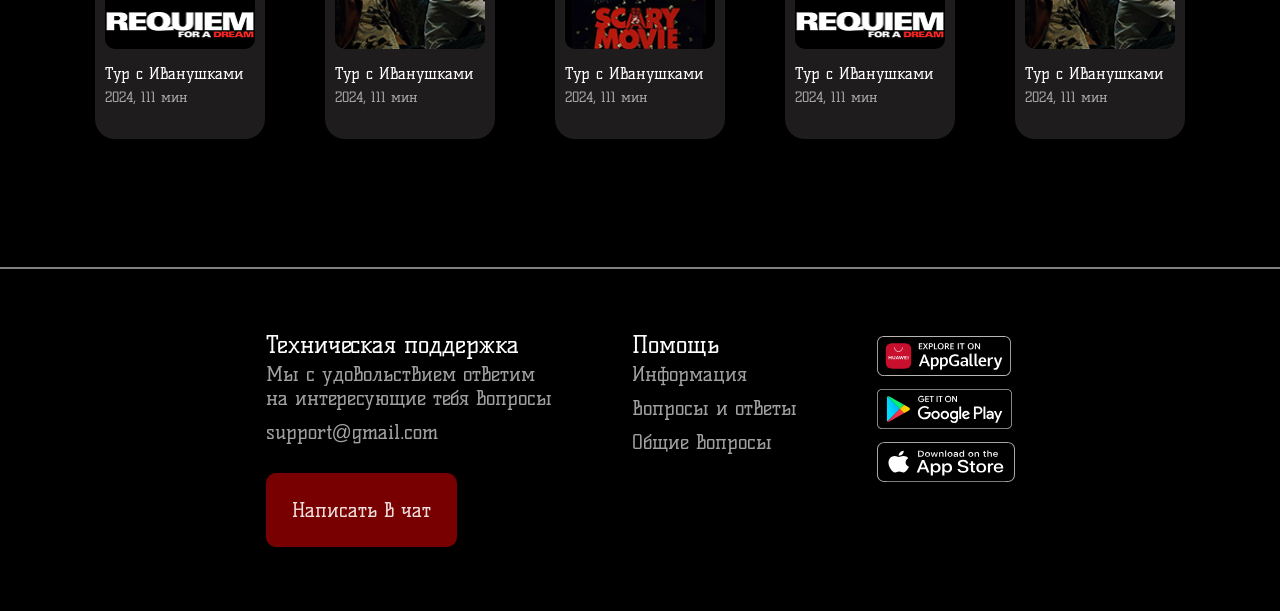
==== commit 65cb5b34: "adaptive maps teplate" ====
--- a/public/index.html
+++ b/public/index.html
@@ -15,8 +15,8 @@
   </head>
   <body>
     <header id="main-header">
-      <div id="popCornLogo">
-        <img
+      <div id="popCorn">
+        <img class="popCornLogo"
           src="./siteElements/header/headerImages/popCornImage.svg"
           alt="Попкорн"
         />
--- a/public/siteElements/cards/cards.css
+++ b/public/siteElements/cards/cards.css
@@ -75,3 +75,71 @@
   flex-direction: column;
   align-items: center;
 }
+/* Адаптив */
+@media (max-width: 1200px) {
+  .line {
+    grid-template-columns: repeat(4, auto);
+    gap: 20px;
+  }
+}
+
+@media (max-width: 900px) {
+  .line {
+    grid-template-columns: repeat(3, auto);
+    gap: 20px;
+  }
+}
+
+@media (max-width: 600px) {
+  .line {
+    display: flex; /* меняем на flex для прокрутки */
+    overflow-x: auto;
+    gap: 15px;
+    padding-left: 15px;
+    padding-right: 15px;
+    grid-template-columns: repeat(3, auto);
+    justify-content: flex-start; /* выравнивание влево */
+  }
+  
+  .cards {
+    width: 140px; /* уменьшаем карточки */
+    height: 200px;
+  }
+  
+  .cards img {
+    height: 120px;
+  }
+  
+  .cards .name {
+    font-size: 14px;
+  }
+  
+  .cards .time {
+    font-size: 12px;
+  }
+  
+  .heading {
+    font-size: 28px;
+    margin-bottom: 20px;
+    margin-top: 20px;
+  }
+}
+
+@media (max-width: 400px) {
+  .cards {
+    width: 120px;
+    height: 180px;
+  }
+  
+  .cards img {
+    height: 100px;
+  }
+  
+  .cards .name {
+    font-size: 12px;
+  }
+  
+  .heading {
+    font-size: 24px;
+  }
+}
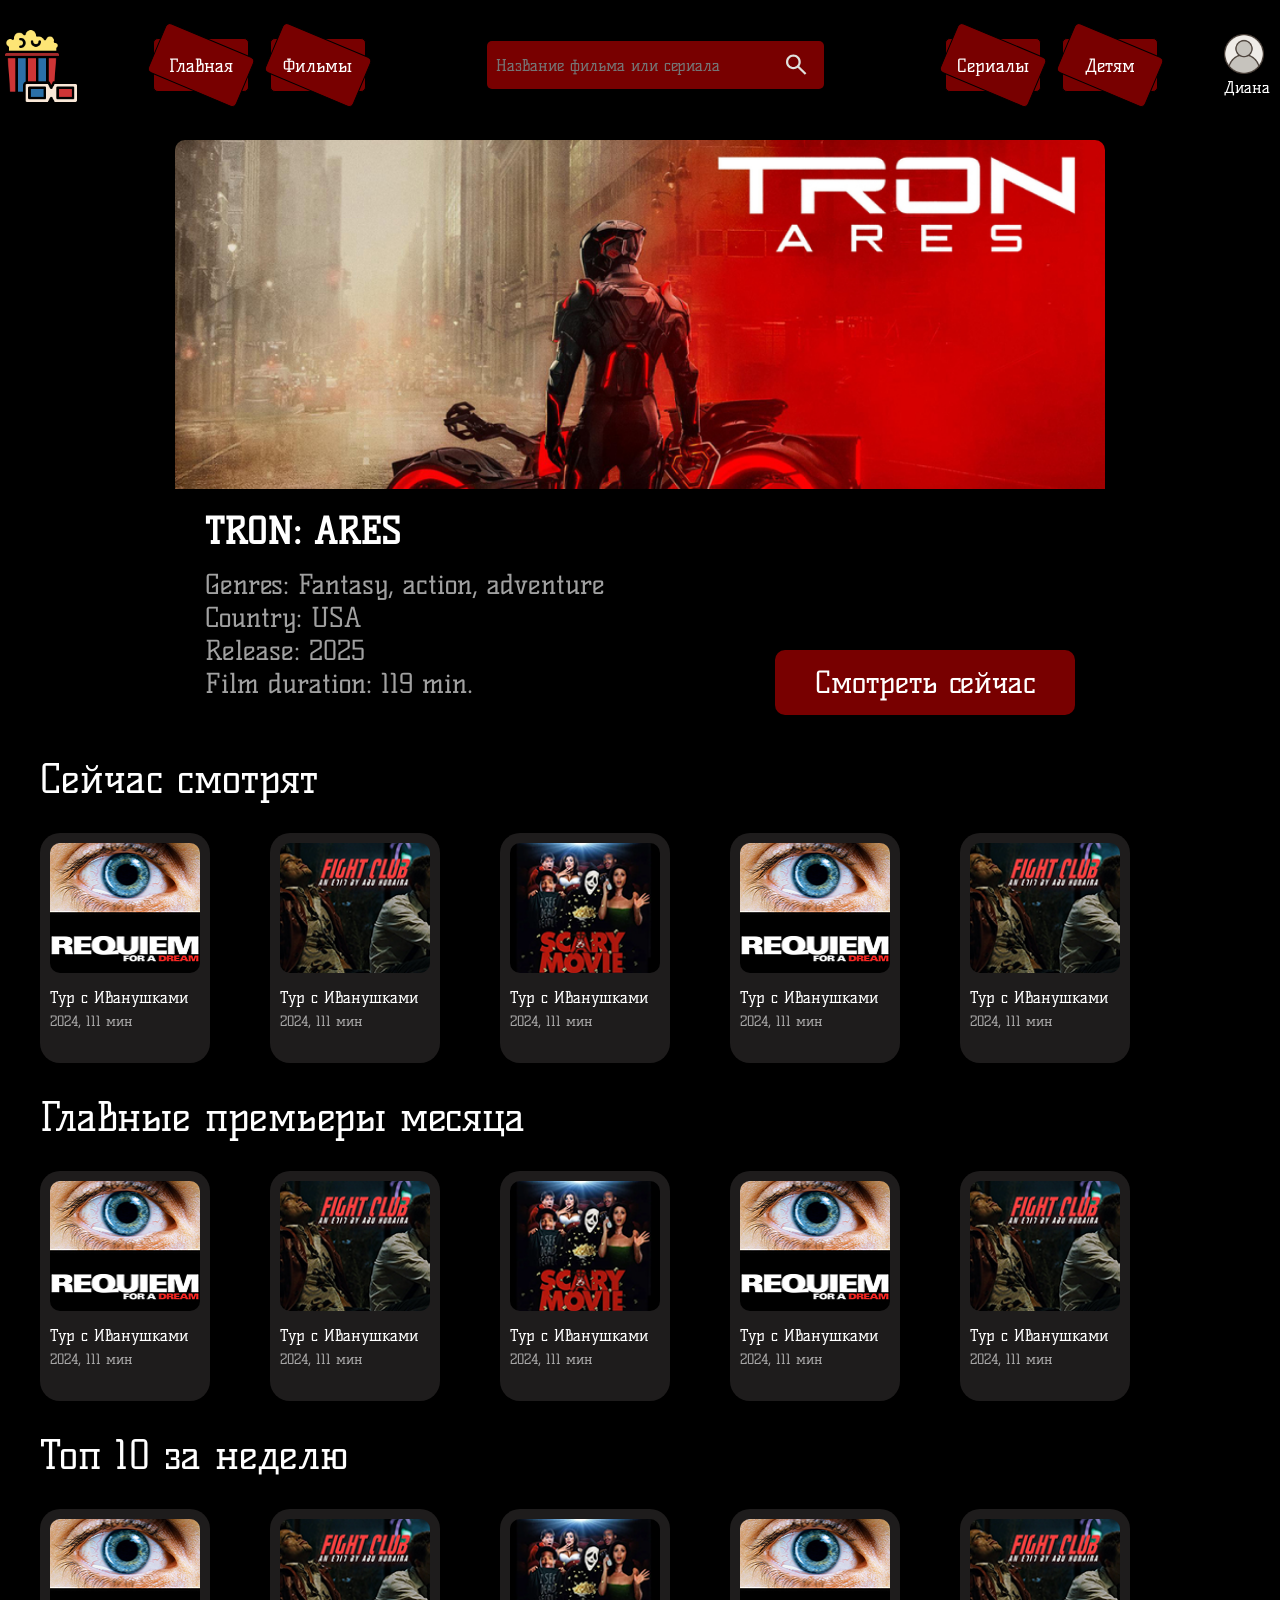
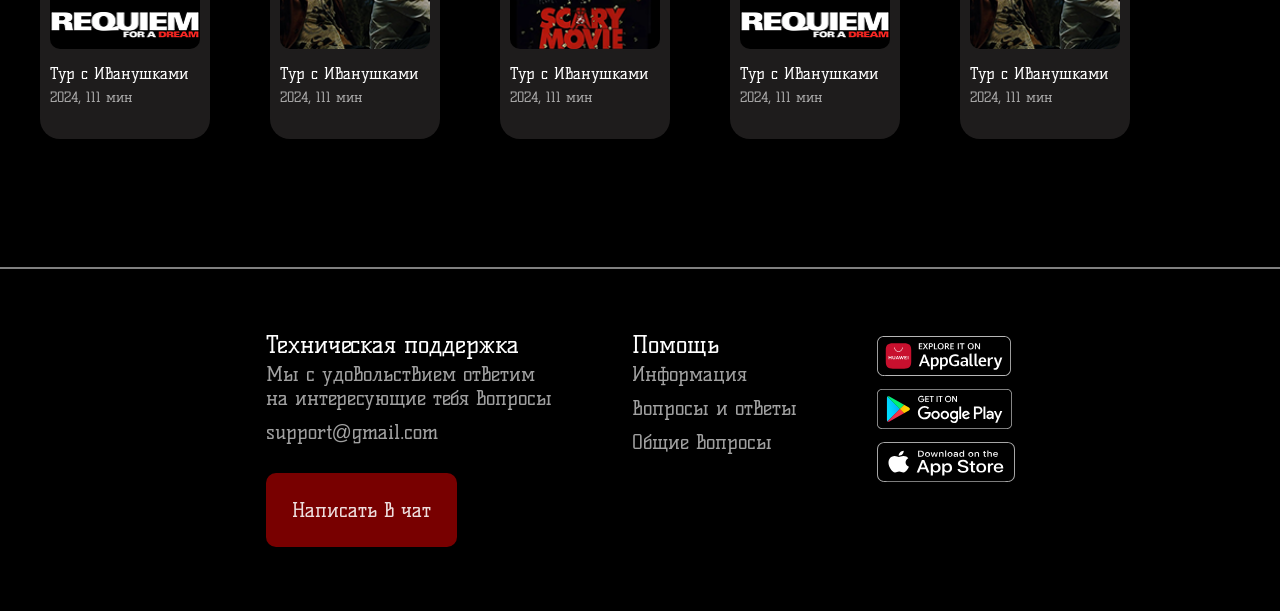
==== commit cb591f1d: "go to profile" ====
--- a/public/index.html
+++ b/public/index.html
@@ -69,13 +69,14 @@
         </a>
         <div class="header-small-spacer"></div>
         <div class="main-header-user-block">
-          <a href="#">
+          <a href="../profile/index.html">
             <img
               src="./siteElements/header/headerImages/userIcon.svg"
               id="header-user-image"
               alt="Пользователь"
             />
           </a>
+          <a href="../profile/index.html"></a>
           <p id="user-name">Диана</p>
         </div>
       </div>
--- a/public/siteElements/cards/cards.css
+++ b/public/siteElements/cards/cards.css
@@ -75,71 +75,58 @@
   flex-direction: column;
   align-items: center;
 }
-/* Адаптив */
-@media (max-width: 1200px) {
+
+/*Чтобы заголовки были привызаны к карточкам*/
+.WatchingNow,
+.premiere,
+.top {
+  width: 100%;
+  max-width: 1200px;
+  margin: 0 auto;
+  padding: 0;
+}
+
+.section-header {
+  width: 100%;
+  margin-bottom: 30px;
+  margin-top: 30px;
+  padding-left: 0; 
+}
+
+.line {
+  justify-content: flex-start; 
+}
+
+/*Адаптив*/
+@media (min-width: 540px) and (max-width: 768px) {
   .line {
     grid-template-columns: repeat(4, auto);
+    gap: 30px;
+  }
+}
+@media (min-width: 768px) and (max-width: 820px) {
+ .line {
+    grid-template-columns: repeat(4, auto);
+    gap: 40px;
+  }
+}
+
+@media (min-width: 240px) and (max-width: 539px) {
+ .line {
+    grid-template-columns: repeat(3, auto);
     gap: 20px;
   }
 }
-
-@media (max-width: 900px) {
-  .line {
+@media (min-width: 141px) and (max-width: 239px) {
+ .line {
     grid-template-columns: repeat(3, auto);
     gap: 20px;
   }
 }
 
-@media (max-width: 600px) {
-  .line {
-    display: flex; /* меняем на flex для прокрутки */
-    overflow-x: auto;
-    gap: 15px;
-    padding-left: 15px;
-    padding-right: 15px;
-    grid-template-columns: repeat(3, auto);
-    justify-content: flex-start; /* выравнивание влево */
-  }
-  
-  .cards {
-    width: 140px; /* уменьшаем карточки */
-    height: 200px;
-  }
-  
-  .cards img {
-    height: 120px;
-  }
-  
-  .cards .name {
-    font-size: 14px;
-  }
-  
-  .cards .time {
-    font-size: 12px;
-  }
-  
-  .heading {
-    font-size: 28px;
-    margin-bottom: 20px;
-    margin-top: 20px;
-  }
-}
-
-@media (max-width: 400px) {
-  .cards {
-    width: 120px;
-    height: 180px;
-  }
-  
-  .cards img {
-    height: 100px;
-  }
-  
-  .cards .name {
-    font-size: 12px;
-  }
-  
-  .heading {
-    font-size: 24px;
+@media (min-width: 50px) and (max-width: 140px) {
+ .line {
+    grid-template-columns: repeat(2, auto);
+    gap: 20px;
   }
 }
